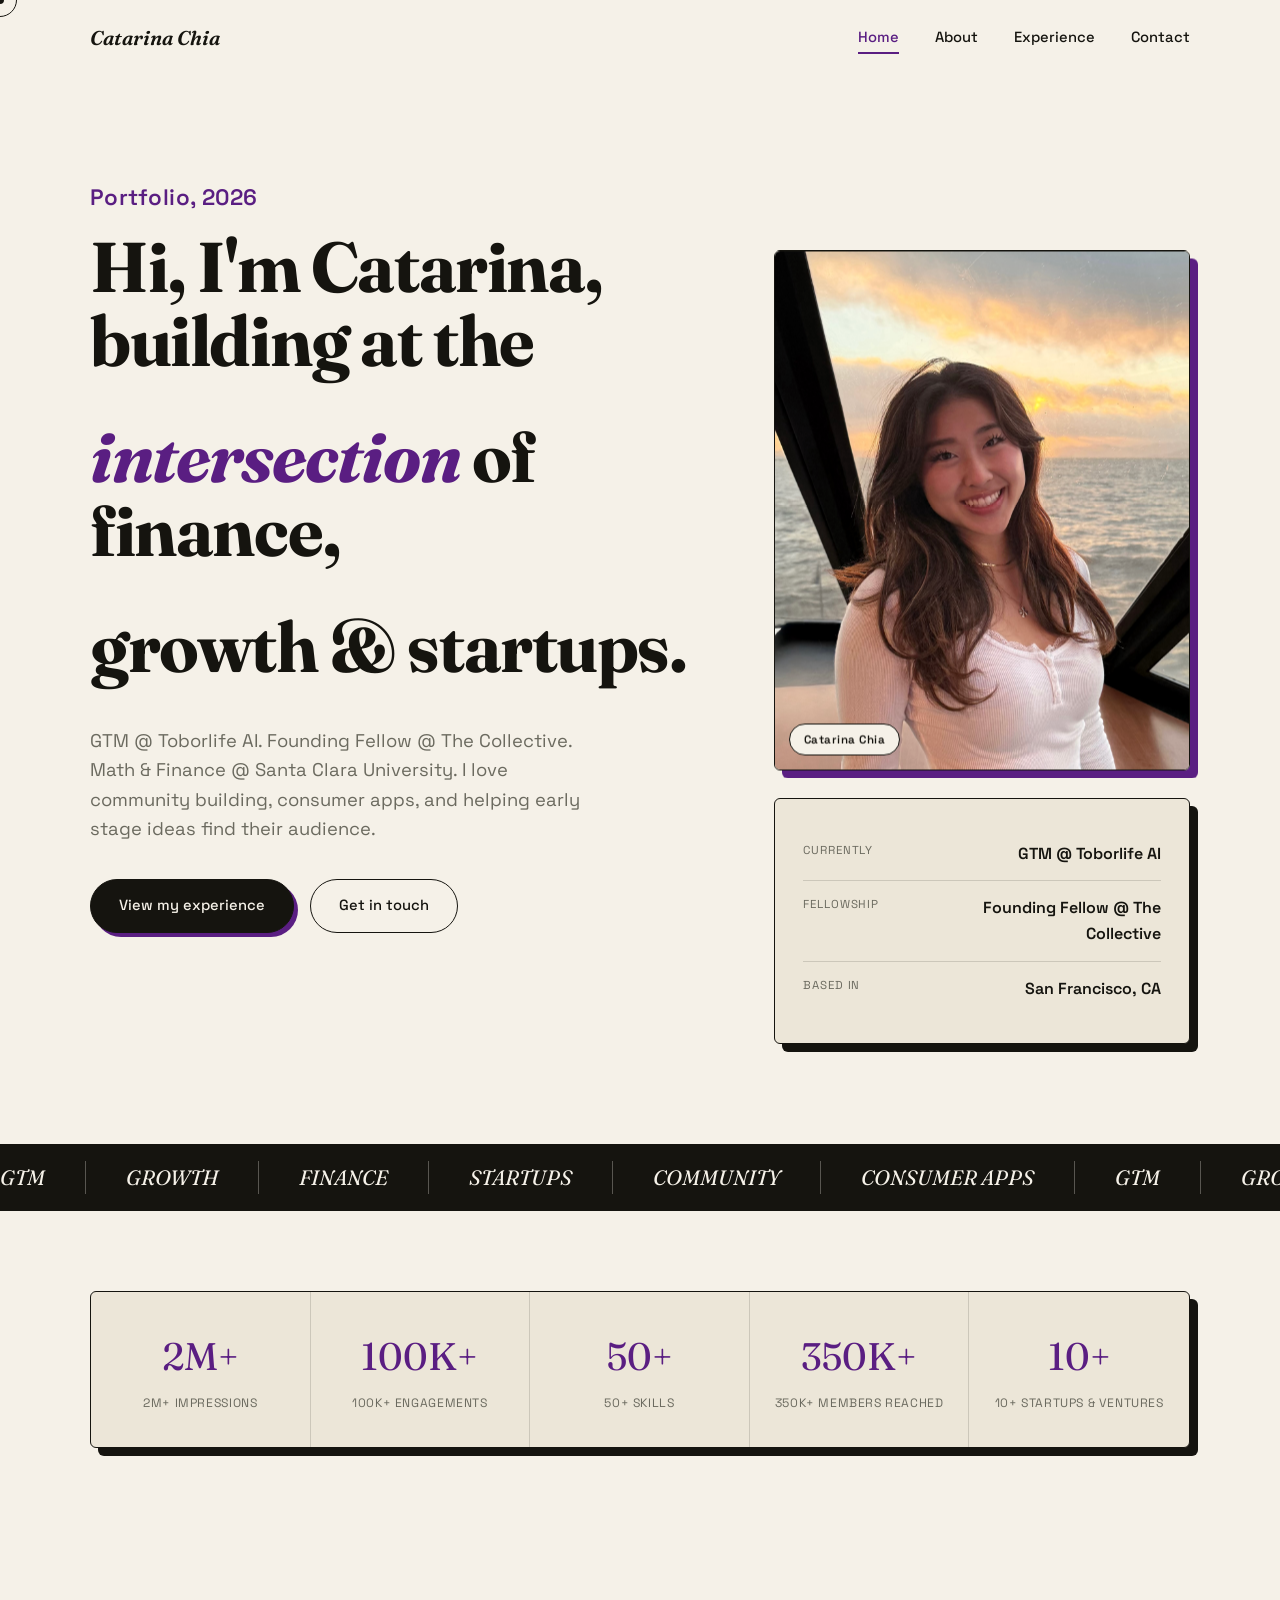
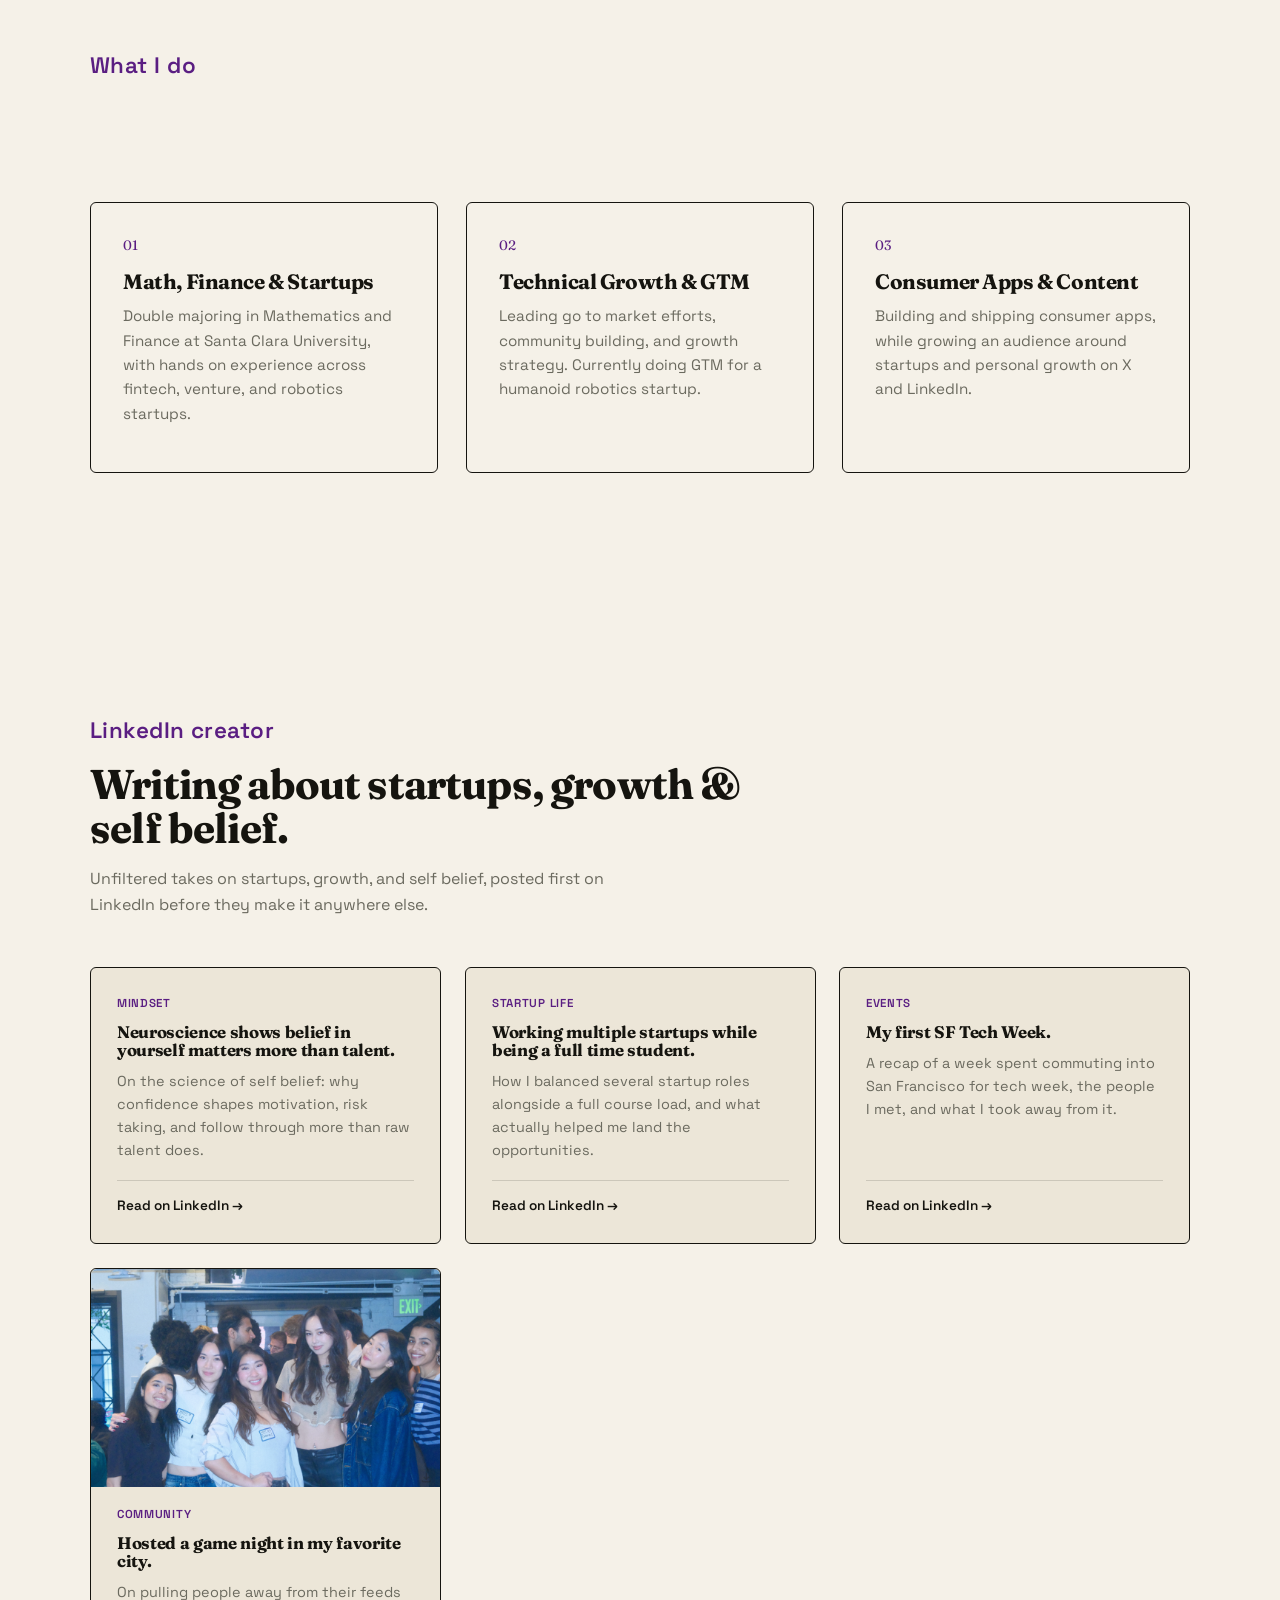
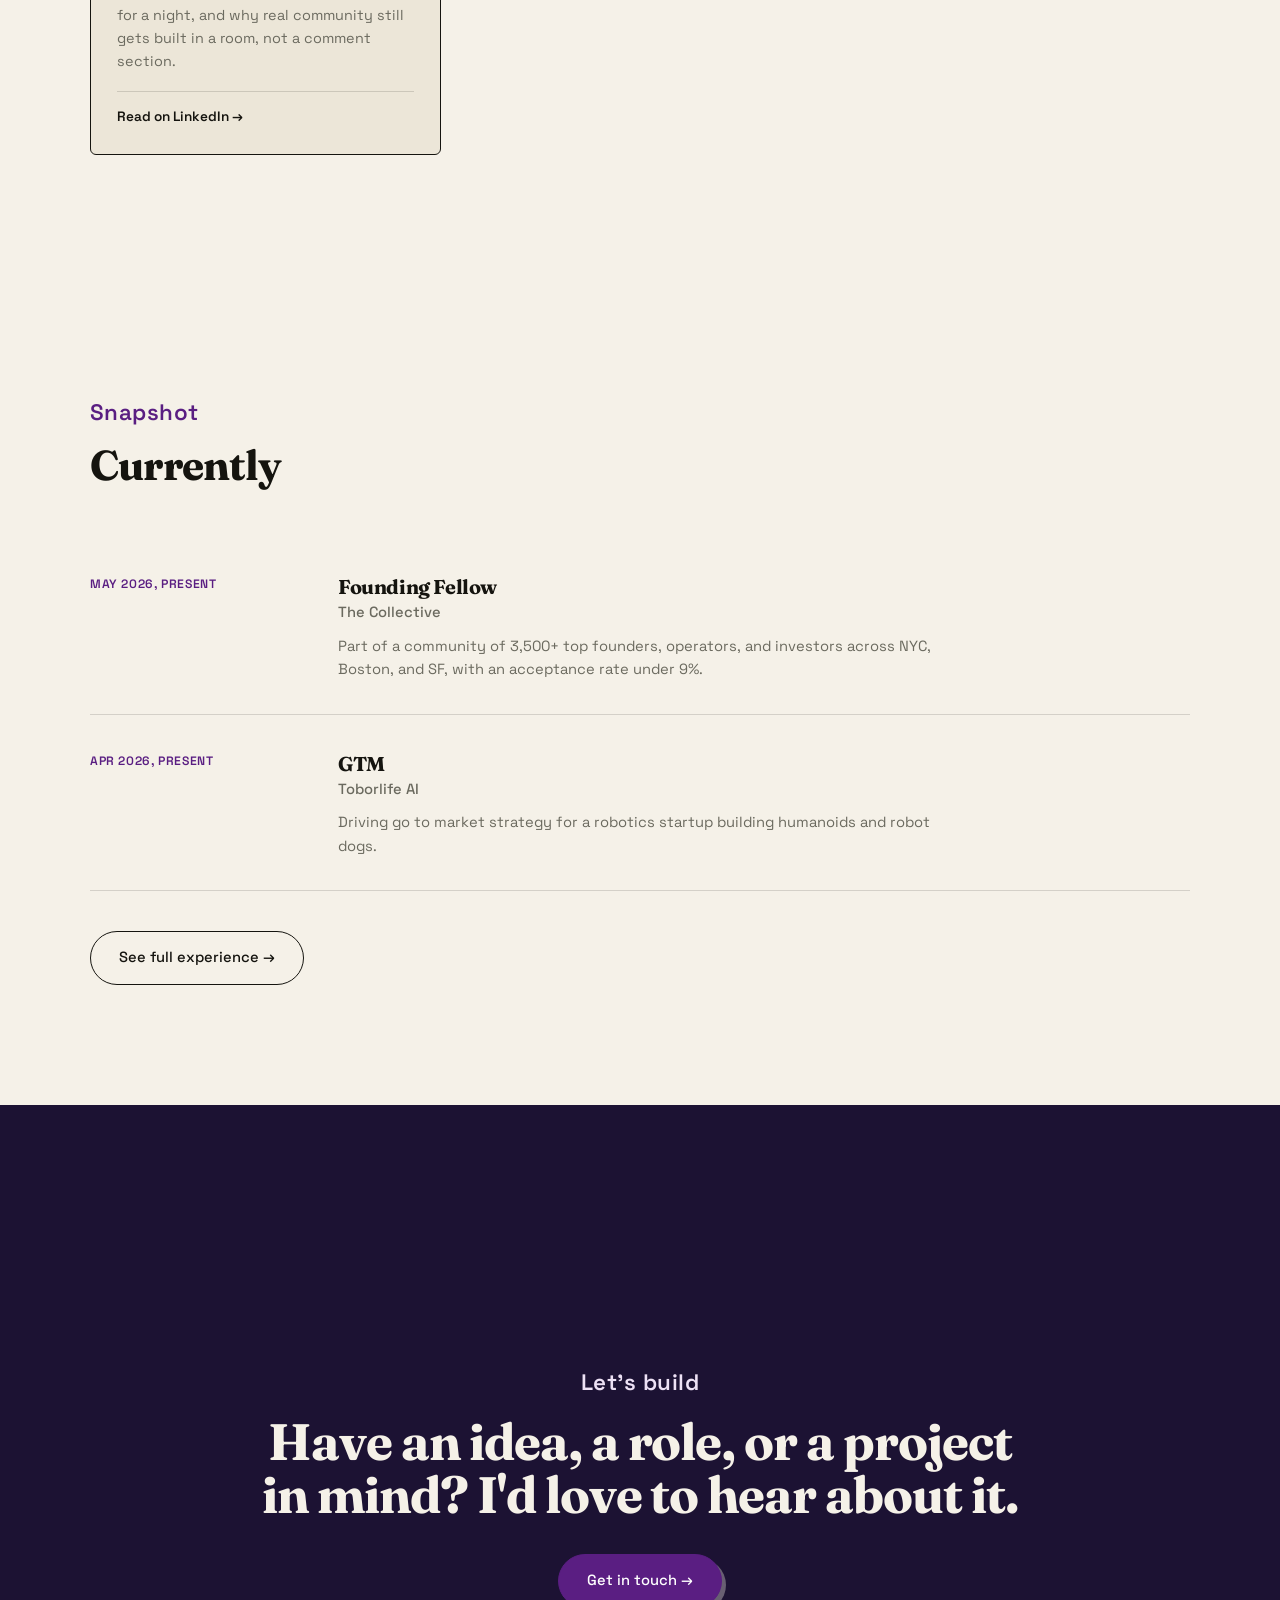
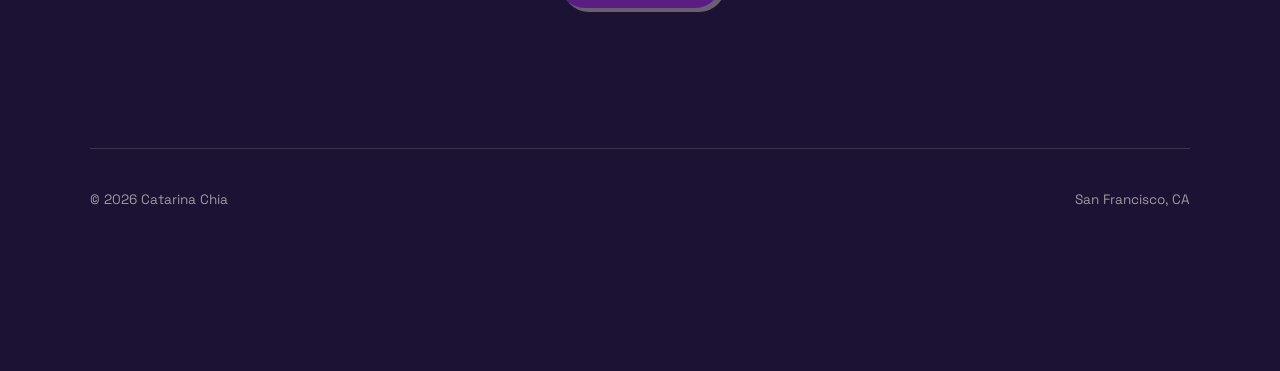
==== index.html @ 321da875 "Update skill counts and job title in index.html" ====
<!DOCTYPE html>
<html lang="en">
<head>
<meta charset="UTF-8">
<meta name="viewport" content="width=device-width, initial-scale=1.0">
<title>Catarina Chia - Portfolio</title>
<meta name="description" content="Catarina Chia. Math and Finance student, startup builder, and community growth lead.">
<link rel="preconnect" href="https://fonts.googleapis.com">
<link rel="preconnect" href="https://fonts.gstatic.com" crossorigin>
<link href="https://fonts.googleapis.com/css2?family=Fraunces:ital,opsz,wght@0,9..144,400;0,9..144,500;0,9..144,600;1,9..144,500&family=Space+Grotesk:wght@400;500;600;700&display=swap" rel="stylesheet">
<link rel="stylesheet" href="css/style.css">
</head>
<body>

<div class="cursor-dot"></div>
<div class="cursor-ring"></div>
<div class="progress-bar"></div>

<header class="site-header">
  <nav class="navbar">
    <a href="index.html" class="logo">Catarina Chia</a>
    <div class="nav-links">
      <a href="index.html">Home</a>
      <a href="about.html">About</a>
      <a href="experience.html">Experience</a>
      <a href="contact.html">Contact</a>
    </div>
    <button class="nav-toggle" aria-label="Toggle menu">
      <span></span><span></span><span></span>
    </button>
  </nav>
</header>

<main>

  <section class="hero">
    <div class="container">
      <span class="section-num reveal">Portfolio, 2026</span>
      <div class="hero-grid">
        <div>
          <h1 class="reveal-mask"><span>Hi, I'm Catarina, building at the</span></h1>
          <h1 class="reveal-mask"><span><em>intersection</em> of finance,</span></h1>
          <h1 class="reveal-mask"><span>growth &amp; startups.</span></h1>
          <p class="lead reveal d-2">GTM @ Toborlife AI. Founding Fellow @ The Collective. Math &amp; Finance @ Santa Clara University. I love community building, consumer apps, and helping early stage ideas find their audience.</p>
          <div class="hero-actions reveal d-3">
            <a href="experience.html" class="btn primary magnetic">View my experience</a>
            <a href="contact.html" class="btn ghost magnetic">Get in touch</a>
          </div>
        </div>
        <div class="reveal-scale d-2">
          <div class="hero-photo-wrap" data-parallax="0.4">
            <div class="photo-frame">
              <img src="images/catarina-profile.jpg" alt="Portrait of Catarina Chia">
              <span class="photo-tag">Catarina Chia</span>
            </div>
          </div>
          <div class="hero-card" style="margin-top:24px;">
            <div class="hc-row">
              <span class="hc-label">Currently</span>
              <span class="hc-value">GTM @ Toborlife AI</span>
            </div>
            <div class="hc-row">
              <span class="hc-label">Fellowship</span>
              <span class="hc-value">Founding Fellow @ The Collective</span>
            </div>
            <div class="hc-row">
              <span class="hc-label">Based in</span>
              <span class="hc-value">San Francisco, CA</span>
            </div>
          </div>
        </div>
      </div>
    </div>
  </section>

  <div class="marquee-strip">
    <div class="marquee-track">
      <span>GTM</span><span>GROWTH</span><span>FINANCE</span><span>STARTUPS</span><span>COMMUNITY</span><span>CONSUMER APPS</span>
      <span>GTM</span><span>GROWTH</span><span>FINANCE</span><span>STARTUPS</span><span>COMMUNITY</span><span>CONSUMER APPS</span>
    </div>
  </div>

  <section class="tight">
    <div class="container">
      <div class="stat-box">
        <div class="stat-cell reveal">
          <div class="num counter" data-target="2000000" data-suffix="+">0</div>
          <div class="label">2M+ Impressions</div>
        </div>
        <div class="stat-cell reveal d-1">
          <div class="num counter" data-target="100000" data-suffix="+">0</div>
          <div class="label">100K+ Engagements</div>
        </div>
        <div class="stat-cell reveal d-2">
          <div class="num counter" data-target="50" data-suffix="+">0</div>
          <div class="label">50+ Skills</div>
        </div>
        <div class="stat-cell reveal d-3">
          <div class="num counter" data-target="350000" data-suffix="+">0</div>
          <div class="label">350K+ Members Reached</div>
        </div>
        <div class="stat-cell reveal d-4">
          <div class="num counter" data-target="10" data-suffix="+">0</div>
          <div class="label">10+ Startups &amp; Ventures</div>
        </div>
      </div>
    </div>
  </section>

  <section>
    <div class="container">
      <span class="section-num reveal">What I do</span>
      <h2 class="reveal" style="font-size:clamp(1.8rem,3.5vw,2.6rem); max-width:700px; margin-bottom:60px;">Where curiosity meets execution.</h2>
      <div class="grid-3">
        <div class="card reveal-left">
          <span class="num-tag">01</span>
          <h3>Math, Finance &amp; Startups</h3>
          <p>Double majoring in Mathematics and Finance at Santa Clara University, with hands on experience across fintech, venture, and robotics startups.</p>
        </div>
        <div class="card reveal d-1">
          <span class="num-tag">02</span>
          <h3>Technical Growth &amp; GTM</h3>
          <p>Leading go to market efforts, community building, and growth strategy. Currently doing GTM for a humanoid robotics startup.</p>
        </div>
        <div class="card reveal-right d-2">
          <span class="num-tag">03</span>
          <h3>Consumer Apps &amp; Content</h3>
          <p>Building and shipping consumer apps, while growing an audience around startups and personal growth on X and LinkedIn.</p>
        </div>
      </div>
    </div>
  </section>

  <section>
    <div class="container">
      <span class="section-num reveal">LinkedIn creator</span>
      <h2 class="reveal" style="font-size:clamp(1.8rem,3.5vw,2.6rem); max-width:700px; margin-bottom:16px;">Writing about startups, growth &amp; self belief.</h2>
      <p class="reveal d-1" style="color:var(--ink-soft); max-width:560px; margin-bottom:50px;">Unfiltered takes on startups, growth, and self belief, posted first on LinkedIn before they make it anywhere else.</p>
      <div class="creator-grid">
        <a class="creator-card reveal-left magnetic" href="https://www.linkedin.com/posts/catarina-chia_neuroscience-shows-that-belief-in-yourself-activity-7487540230816940033-Er0C" target="_blank" rel="noopener">
          <span class="cc-topic">Mindset</span>
          <h3>Neuroscience shows belief in yourself matters more than talent.</h3>
          <p>On the science of self belief: why confidence shapes motivation, risk taking, and follow through more than raw talent does.</p>
          <span class="cc-link">Read on LinkedIn &rarr;</span>
        </a>
        <a class="creator-card reveal d-1 magnetic" href="https://www.linkedin.com/posts/catarina-chia_i-worked-at-multiple-startups-while-being-activity-7485090581833072640-s5pr" target="_blank" rel="noopener">
          <span class="cc-topic">Startup life</span>
          <h3>Working multiple startups while being a full time student.</h3>
          <p>How I balanced several startup roles alongside a full course load, and what actually helped me land the opportunities.</p>
          <span class="cc-link">Read on LinkedIn &rarr;</span>
        </a>
        <a class="creator-card reveal-right d-2 magnetic" href="https://www.linkedin.com/posts/catarina-chia_sftechweek-sf-activity-7383531957365903360-pijE" target="_blank" rel="noopener">
          <span class="cc-topic">Events</span>
          <h3>My first SF Tech Week.</h3>
          <p>A recap of a week spent commuting into San Francisco for tech week, the people I met, and what I took away from it.</p>
          <span class="cc-link">Read on LinkedIn &rarr;</span>
        </a>
        <a class="creator-card reveal d-3 magnetic" href="https://www.linkedin.com/posts/catarina-chia_hosted-a-game-night-in-my-favorite-city-and-activity-7476706688692285440-lLKs?utm_source=share&amp;utm_medium=member_desktop&amp;rcm=ACoAAEOGBrUB1nx-QK1CWKBrX_-HXOVS0tZlILI" target="_blank" rel="noopener">
   <div class="cc-photo"><img src="images/game-night-group.jpg" alt="Friends gathered for a game night in San Francisco"></div>
          <span class="cc-topic">Community</span>
          <h3>Hosted a game night in my favorite city.</h3>
          <p>On pulling people away from their feeds for a night, and why real community still gets built in a room, not a comment section.</p>
          <span class="cc-link">Read on LinkedIn &rarr;</span>
        </a>
      </div>
    </div>
  </section>

  <section>
    <div class="container">
      <span class="section-num reveal">Snapshot</span>
      <h2 class="reveal" style="font-size:clamp(1.8rem,3.5vw,2.6rem); max-width:700px; margin-bottom:50px;">Currently</h2>
      <div class="timeline-item reveal">
        <div>
          <span class="ti-date">May 2026, present</span>
        </div>
        <div>
          <h3>Founding Fellow</h3>
          <div class="ti-org">The Collective</div>
          <p class="ti-desc">Part of a community of 3,500+ top founders, operators, and investors across NYC, Boston, and SF, with an acceptance rate under 9%.</p>
        </div>
      </div>
      <div class="timeline-item reveal d-1">
        <div>
          <span class="ti-date">Apr 2026, present</span>
        </div>
        <div>
          <h3>GTM</h3>
          <div class="ti-org">Toborlife AI</div>
          <p class="ti-desc">Driving go to market strategy for a robotics startup building humanoids and robot dogs.</p>
        </div>
      </div>
      <div class="reveal d-2" style="margin-top:40px;">
        <a href="experience.html" class="btn ghost magnetic">See full experience &rarr;</a>
      </div>
    </div>
  </section>

  <section class="dark">
    <div class="container cta-band">
      <span class="section-num reveal">Let's build</span>
      <h2 class="reveal d-1">Have an idea, a role, or a project in mind? I'd love to hear about it.</h2>
      <div class="hero-actions reveal d-2">
        <a href="contact.html" class="btn on-dark primary magnetic">Get in touch &rarr;</a>
      </div>
    </div>
    <div class="container">
      <footer class="on-dark">
        <span>&copy; 2026 Catarina Chia</span>
        <span>San Francisco, CA</span>
      </footer>
    </div>
  </section>

</main>

<script src="js/script.js"></script>
</body>
</html>
---- css/style.css ----
/* ===================================================
   Catarina Chia - Portfolio Styles v3
   Editorial / flat-color / scroll-interactive system
=================================================== */

:root {
  --bg: #F5F1E8;
  --bg-alt: #ECE6D8;
  --ink: #15140F;
  --ink-soft: #6B6A5F;
  --line: #15140F;
  --accent: #5A1E82;
  --accent-soft: #EDE1F5;
  --accent-ink: #FFFFFF;
  --navy: #1C1233;
  --cream: #F5F1E8;
  --radius: 6px;
  --maxw: 1180px;
  --ease: cubic-bezier(0.16, 1, 0.3, 1);
}

* { margin: 0; padding: 0; box-sizing: border-box; }

html { scroll-behavior: smooth; }

body {
  font-family: 'Space Grotesk', -apple-system, BlinkMacSystemFont, sans-serif;
  background: var(--bg);
  color: var(--ink);
  line-height: 1.6;
  -webkit-font-smoothing: antialiased;
  overflow-x: hidden;
  cursor: default;
}

h1, h2, h3, .display {
  font-family: 'Fraunces', Georgia, serif;
  font-optical-sizing: auto;
  letter-spacing: -0.02em;
  line-height: 1.05;
}

a { text-decoration: none; color: inherit; }
ul { list-style: none; }
img { max-width: 100%; display: block; }

.container {
  max-width: var(--maxw);
  margin: 0 auto;
  padding: 0 40px;
}

/* ---------------- CURSOR ---------------- */
.cursor-dot {
  position: fixed;
  top: 0; left: 0;
  width: 8px; height: 8px;
  background: var(--ink);
  border-radius: 50%;
  pointer-events: none;
  z-index: 9999;
  transform: translate(-50%, -50%);
  transition: width 0.2s var(--ease), height 0.2s var(--ease), background 0.2s ease;
}

.cursor-ring {
  position: fixed;
  top: 0; left: 0;
  width: 34px; height: 34px;
  border: 1.5px solid var(--ink);
  border-radius: 50%;
  pointer-events: none;
  z-index: 9998;
  transform: translate(-50%, -50%);
  transition: transform 0.15s linear, width 0.25s var(--ease), height 0.25s var(--ease), border-color 0.25s ease, background 0.25s ease;
}

.cursor-ring.hover {
  width: 60px; height: 60px;
  background: var(--accent);
  border-color: var(--accent);
  opacity: 0.15;
}

.cursor-dot.hover { background: var(--accent); }

@media (max-width: 900px) {
  .cursor-dot, .cursor-ring { display: none; }
}

/* ---------------- PROGRESS BAR ---------------- */
.progress-bar {
  position: fixed;
  top: 0; left: 0;
  height: 3px;
  width: 0%;
  background: var(--accent);
  z-index: 1100;
  transition: width 0.1s linear;
}

/* ---------------- NAV ---------------- */
header.site-header {
  position: fixed;
  top: 0; left: 0; right: 0;
  z-index: 1000;
  background: rgba(245,241,232,0.85);
  backdrop-filter: blur(10px);
  border-bottom: 1px solid transparent;
  transition: border-color 0.3s ease;
}

header.site-header.scrolled { border-bottom: 1px solid var(--line); }

nav.navbar {
  max-width: var(--maxw);
  margin: 0 auto;
  padding: 22px 40px;
  display: flex;
  align-items: center;
  justify-content: space-between;
}

.logo {
  font-family: 'Fraunces', serif;
  font-weight: 600;
  font-size: 1.25rem;
  font-style: italic;
}

.nav-links {
  display: flex;
  gap: 36px;
  align-items: center;
}

.nav-links a {
  font-size: 0.92rem;
  font-weight: 500;
  position: relative;
  padding: 4px 0;
}

.nav-links a::after {
  content: '';
  position: absolute;
  left: 0; bottom: 0;
  width: 0%; height: 2px;
  background: var(--accent);
  transition: width 0.3s var(--ease);
}

.nav-links a:hover::after, .nav-links a.active::after { width: 100%; }
.nav-links a.active { color: var(--accent); }

.nav-toggle {
  display: none;
  flex-direction: column;
  gap: 5px;
  cursor: pointer;
  background: none;
  border: none;
}

.nav-toggle span {
  width: 24px; height: 2px;
  background: var(--ink);
  transition: transform 0.3s ease, opacity 0.3s ease;
}

@media (max-width: 780px) {
  .nav-toggle { display: flex; }
  .nav-links {
    position: fixed;
    top: 68px; left: 0; right: 0;
    background: var(--bg);
    flex-direction: column;
    align-items: flex-start;
    gap: 0;
    max-height: 0;
    overflow: hidden;
    border-bottom: 1px solid transparent;
    transition: max-height 0.35s var(--ease), border-color 0.35s ease;
  }
  .nav-links.open {
    max-height: 300px;
    border-bottom: 1px solid var(--line);
  }
  .nav-links a {
    width: 100%;
    padding: 16px 40px;
    border-top: 1px solid var(--bg-alt);
  }
}

/* ---------------- BUTTONS ---------------- */
.btn {
  display: inline-flex;
  align-items: center;
  gap: 8px;
  padding: 14px 28px;
  border: 1.5px solid var(--ink);
  border-radius: 100px;
  font-weight: 500;
  font-size: 0.92rem;
  background: transparent;
  position: relative;
  overflow: hidden;
  transition: transform 0.3s var(--ease), color 0.3s ease, box-shadow 0.3s ease;
}

.btn.primary {
  background: var(--ink);
  color: var(--bg);
  box-shadow: 4px 4px 0 var(--accent);
}

.btn.primary:hover { transform: translate(-2px,-2px); box-shadow: 6px 6px 0 var(--accent); }

.btn.ghost:hover { background: var(--ink); color: var(--bg); }

.btn.on-dark {
  border-color: var(--bg);
  color: var(--bg);
}
.btn.on-dark.primary {
  background: var(--accent);
  border-color: var(--accent);
  color: #fff;
  box-shadow: 4px 4px 0 rgba(245,241,232,0.35);
}
.btn.on-dark.primary:hover { box-shadow: 6px 6px 0 rgba(245,241,232,0.35); }

.magnetic { will-change: transform; }

/* ---------------- SECTION LABELS ---------------- */
.section-num {
  font-family: 'Space Grotesk', sans-serif;
  font-size: 1.4rem;
  color: var(--accent);
  font-weight: 600;
  letter-spacing: 0.02em;
   display: inline-block;
  margin-bottom: 14px;
}

.eyebrow {
  text-transform: uppercase;
  font-size: 0.78rem;
  letter-spacing: 0.12em;
  color: var(--ink-soft);
  font-weight: 500;
}

section { position: relative; padding: 120px 0; }
section.tight { padding: 80px 0; }

/* ---------------- HERO ---------------- */
.hero {
  padding: 180px 0 100px;
  position: relative;
}

.hero-grid {
  display: grid;
  grid-template-columns: 1.5fr 1fr;
  gap: 60px;
  align-items: start;
}

.hero h1 {
  font-size: clamp(2.6rem, 5.5vw, 4.6rem);
  margin-bottom: 28px;
}

.hero h1 em {
  font-style: italic;
  color: var(--accent);
}

.hero p.lead {
  font-size: 1.15rem;
  color: var(--ink-soft);
  max-width: 520px;
  margin-bottom: 36px;
}

.hero-actions { display: flex; gap: 16px; flex-wrap: wrap; }

.hero-card {
  background: var(--bg-alt);
  border: 1.5px solid var(--ink);
  border-radius: var(--radius);
  padding: 28px;
  box-shadow: 8px 8px 0 var(--ink);
}

.hero-card .hc-row {
  display: flex;
  justify-content: space-between;
  padding: 14px 0;
  border-bottom: 1px solid rgba(21,20,15,0.15);
}
.hero-card .hc-row:last-child { border-bottom: none; }
.hero-card .hc-label { font-size: 0.72rem; text-transform: uppercase; letter-spacing: 0.08em; color: var(--ink-soft); }
.hero-card .hc-value { font-weight: 600; text-align: right; max-width: 60%; }

.hero-photo-wrap {
  margin-top: 24px;
  position: relative;
}

.photo-frame {
  position: relative;
  border: 1.5px solid var(--ink);
  border-radius: var(--radius);
  overflow: hidden;
  box-shadow: 8px 8px 0 var(--accent);
  aspect-ratio: 4/5;
}

.photo-frame img {
  width: 100%; height: 100%;
  object-fit: cover;
  object-position: center 20%;
  filter: grayscale(0.08) contrast(1.03);
  transform: scale(1.02);
  transition: transform 0.6s var(--ease);
}

.photo-frame:hover img { transform: scale(1.07); }

.photo-tag {
  position: absolute;
  bottom: 14px; left: 14px;
  background: var(--bg);
  border: 1.5px solid var(--ink);
  padding: 6px 14px;
  border-radius: 100px;
  font-size: 0.72rem;
  font-weight: 600;
  letter-spacing: 0.04em;
}

/* ---------------- MARQUEE ---------------- */
.marquee-strip {
  border-top: 1.5px solid var(--ink);
  border-bottom: 1.5px solid var(--ink);
  background: var(--ink);
  color: var(--bg);
  overflow: hidden;
  padding: 16px 0;
}

.marquee-track {
  display: flex;
  width: max-content;
  animation: marquee 26s linear infinite;
  gap: 40px;
}

.marquee-track span {
  font-family: 'Fraunces', serif;
  font-style: italic;
  font-size: 1.3rem;
  white-space: nowrap;
  padding-right: 40px;
  border-right: 1px solid rgba(245,241,232,0.3);
}

@keyframes marquee {
  from { transform: translateX(0); }
  to { transform: translateX(-50%); }
}

/* ---------------- STAT BOX (unified) ---------------- */
.stat-box {
  border: 1.5px solid var(--ink);
  border-radius: var(--radius);
  display: grid;
  grid-template-columns: repeat(5, 1fr);
  overflow: hidden;
  background: var(--bg-alt);
  box-shadow: 8px 8px 0 var(--ink);
}

.stat-cell {
  padding: 34px 20px;
  text-align: center;
  border-right: 1px solid rgba(21,20,15,0.15);
}
.stat-cell:last-child { border-right: none; }

.stat-cell .num {
  font-family: 'Fraunces', serif;
  font-size: clamp(1.8rem, 3vw, 2.6rem);
  color: var(--accent);
  margin-bottom: 6px;
}

.stat-cell .label {
  font-size: 0.76rem;
  text-transform: uppercase;
  letter-spacing: 0.05em;
  color: var(--ink-soft);
}

@media (max-width: 900px) {
  .stat-box { grid-template-columns: repeat(2, 1fr); }
  .stat-cell { border-right: 1px solid rgba(21,20,15,0.15); border-bottom: 1px solid rgba(21,20,15,0.15); }
  .stat-cell:nth-child(2n) { border-right: none; }
}

/* ---------------- CARDS / GRID ---------------- */
.grid-3 { display: grid; grid-template-columns: repeat(3, 1fr); gap: 28px; }
.grid-2 { display: grid; grid-template-columns: repeat(2, 1fr); gap: 28px; }

.card {
  border: 1.5px solid var(--ink);
  border-radius: var(--radius);
  padding: 32px;
  background: var(--bg);
  transition: transform 0.3s var(--ease), box-shadow 0.3s var(--ease);
  box-shadow: 0 0 0 var(--ink);
}

.card:hover {
  transform: translate(-4px, -4px);
  box-shadow: 6px 6px 0 var(--ink);
}

.card .num-tag {
  font-family: 'Fraunces', serif;
  font-size: 0.85rem;
  color: var(--accent);
  margin-bottom: 14px;
  display: block;
}

.card h3 { font-size: 1.3rem; margin-bottom: 12px; }
.card p { color: var(--ink-soft); font-size: 0.95rem; margin-bottom: 14px; }

.tag-row { display: flex; flex-wrap: wrap; gap: 8px; }
.tag {
  font-size: 0.72rem;
  padding: 5px 12px;
  border: 1px solid var(--ink);
  border-radius: 100px;
  color: var(--ink);
}

/* ---------------- FOCUS ROW (numbered list) ---------------- */
.focus-row {
  display: flex;
  align-items: baseline;
  gap: 24px;
  padding: 24px 0;
  border-bottom: 1px solid rgba(21,20,15,0.15);
}
.focus-row:first-child { border-top: 1px solid rgba(21,20,15,0.15); }
.focus-row .fr-index { font-family: 'Fraunces', serif; color: var(--accent); font-size: 1.1rem; width: 32px; flex-shrink: 0; }
.focus-row .fr-photo { width: 44px; height: 44px; border-radius: 50%; overflow: hidden; flex-shrink: 0; align-self: center; border: 1.5px solid var(--ink); }
.focus-row .fr-photo img { width: 100%; height: 100%; object-fit: cover; }
.focus-row h3 { font-size: 1.15rem; margin-bottom: 4px; }
.focus-row p { color: var(--ink-soft); font-size: 0.92rem; max-width: 640px; }

/* ---------------- TIMELINE ---------------- */
.timeline-item {
  display: grid;
  grid-template-columns: 220px 1fr;
  gap: 28px;
  padding: 32px 0;
  border-bottom: 1px solid rgba(21,20,15,0.15);
}
.timeline-item:first-child { border-top: 1px solid rgba(21,20,15,0.15); }

.timeline-item .ti-date {
  font-size: 0.76rem;
  text-transform: uppercase;
  letter-spacing: 0.05em;
  color: var(--accent);
  font-weight: 600;
}

.timeline-item h3 { font-size: 1.25rem; margin: 6px 0 4px; }
.timeline-item .ti-org { font-size: 0.92rem; color: var(--ink-soft); margin-bottom: 10px; font-weight: 500; }
.timeline-item p.ti-desc { color: var(--ink-soft); font-size: 0.92rem; max-width: 620px; }

@media (max-width: 700px) {
  .timeline-item { grid-template-columns: 1fr; gap: 8px; }
}

/* ---------------- CREATOR / POSTS ---------------- */
.creator-grid { display: grid; grid-template-columns: repeat(3, 1fr); gap: 24px; }
.creator-card {
  border: 1.5px solid var(--ink);
  border-radius: var(--radius);
  padding: 26px;
  background: var(--bg-alt);
  display: flex;
  flex-direction: column;
  height: 100%;
  transition: transform 0.3s var(--ease), box-shadow 0.3s var(--ease);
}
.creator-card:hover { transform: translate(-4px,-4px); box-shadow: 6px 6px 0 var(--ink); }
.creator-card .cc-topic {
  font-size: 0.72rem;
  text-transform: uppercase;
  letter-spacing: 0.06em;
  color: var(--accent);
  font-weight: 600;
  margin-bottom: 12px;
}
.creator-card h3 { font-size: 1.05rem; margin-bottom: 10px; }
.creator-card p { color: var(--ink-soft); font-size: 0.9rem; margin-bottom: 18px; flex-grow: 1; }
.creator-card .cc-link { font-size: 0.85rem; font-weight: 600; border-top: 1px solid rgba(21,20,15,0.15); padding-top: 14px; }
.creator-card .cc-photo { margin: -26px -26px 18px; border-radius: 6px 6px 0 0; overflow: hidden; aspect-ratio: 16/10; }
.creator-card .cc-photo img { width: 100%; height: 100%; object-fit: cover; transition: transform 0.4s var(--ease); }
.creator-card:hover .cc-photo img { transform: scale(1.05); }

/* ---------------- LIST STYLES (certs / honors) ---------------- */
.info-list li {
  display: flex;
  justify-content: space-between;
  gap: 20px;
  padding: 16px 0;
  border-bottom: 1px solid rgba(21,20,15,0.15);
  font-size: 0.94rem;
}
.info-list li:first-child { border-top: 1px solid rgba(21,20,15,0.15); }
.info-list .il-name { font-weight: 600; }
.info-list .il-meta { color: var(--ink-soft); text-align: right; font-size: 0.85rem; flex-shrink: 0; }

/* ---------------- DARK CTA BAND ---------------- */
.dark {
  background: var(--navy);
  color: var(--bg);
}
.dark .section-num { color: var(--accent-soft); }
.dark .eyebrow { color: rgba(245,241,232,0.6); }

.cta-band { text-align: center; padding: 140px 0; }
.cta-band h2 { font-size: clamp(2rem, 4.5vw, 3.2rem); margin-bottom: 32px; max-width: 780px; margin-left: auto; margin-right: auto; }
.cta-band .hero-actions { justify-content: center; }

/* ---------------- FOOTER ---------------- */
footer {
  padding: 40px 0;
  border-top: 1px solid var(--line);
  display: flex;
  justify-content: space-between;
  align-items: center;
  font-size: 0.85rem;
  color: var(--ink-soft);
}
footer.on-dark { border-top: 1px solid rgba(245,241,232,0.15); color: rgba(245,241,232,0.6); }

/* ---------------- SCROLL REVEAL SYSTEM ---------------- */
.reveal, .reveal-left, .reveal-right, .reveal-scale, .reveal-rotate {
  opacity: 0;
  transition: opacity 0.8s var(--ease), transform 0.8s var(--ease);
}
.reveal { transform: translateY(36px); }
.reveal-left { transform: translateX(-40px); }
.reveal-right { transform: translateX(40px); }
.reveal-scale { transform: scale(0.92); }
.reveal-rotate { transform: rotate(-4deg) translateY(20px); }

.reveal.in-view, .reveal-left.in-view, .reveal-right.in-view, .reveal-scale.in-view, .reveal-rotate.in-view {
  opacity: 1;
  transform: none;
}

.d-1 { transition-delay: 0.05s; }
.d-2 { transition-delay: 0.15s; }
.d-3 { transition-delay: 0.25s; }
.d-4 { transition-delay: 0.35s; }
.d-5 { transition-delay: 0.45s; }

.reveal-mask { overflow: hidden; display: block; padding-bottom: 0.2em; margin-bottom: -0.2em; }
.reveal-mask span {
  display: inline-block;
  transform: translateY(110%);
  transition: transform 0.9s var(--ease);
}
.reveal-mask.in-view span { transform: translateY(0); }

[data-parallax] { will-change: transform; }

/* ---------------- COUNTER ---------------- */
.counter { font-variant-numeric: tabular-nums; }

/* ---------------- RESPONSIVE ---------------- */
@media (max-width: 900px) {
  .hero-grid { grid-template-columns: 1fr; }
  .grid-3, .grid-2, .creator-grid { grid-template-columns: 1fr; }
  section { padding: 80px 0; }
  .hero { padding: 140px 0 60px; }
  .container { padding: 0 24px; }
  .cta-band { padding: 90px 0; }
}
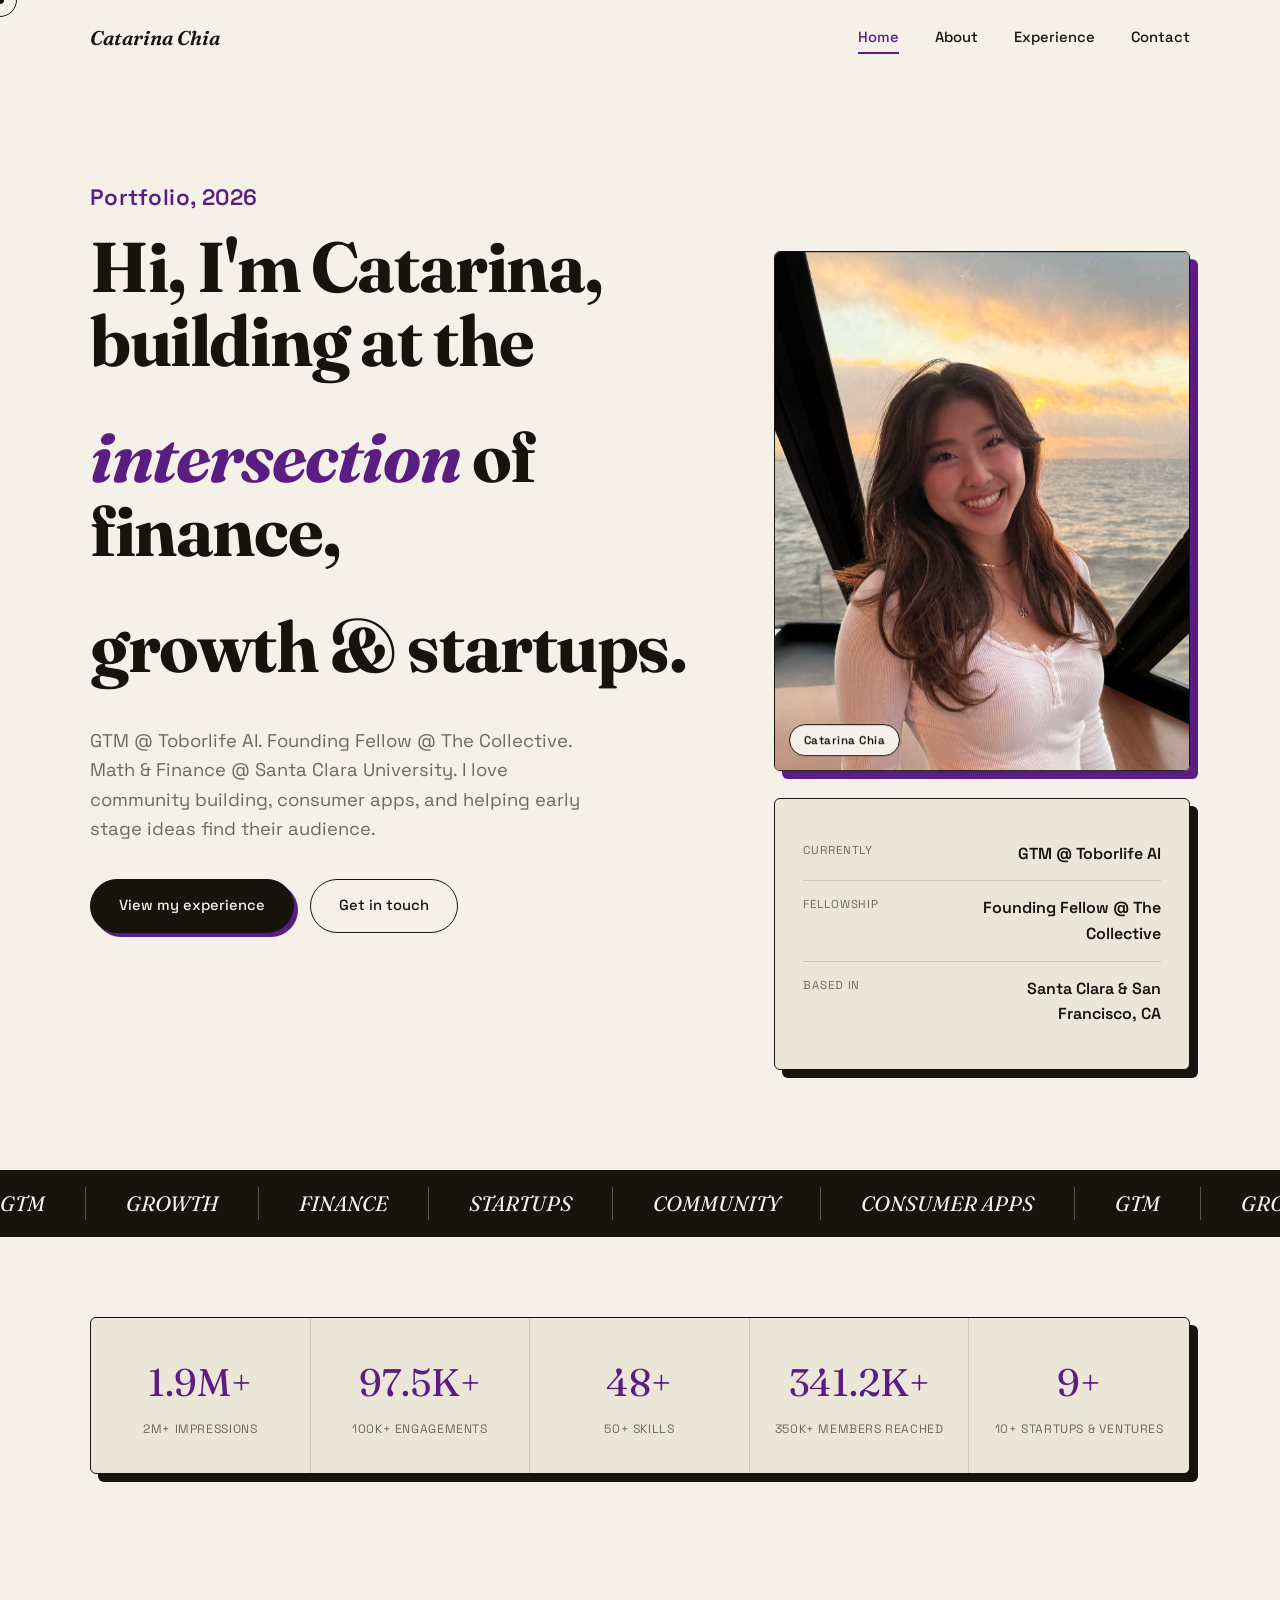
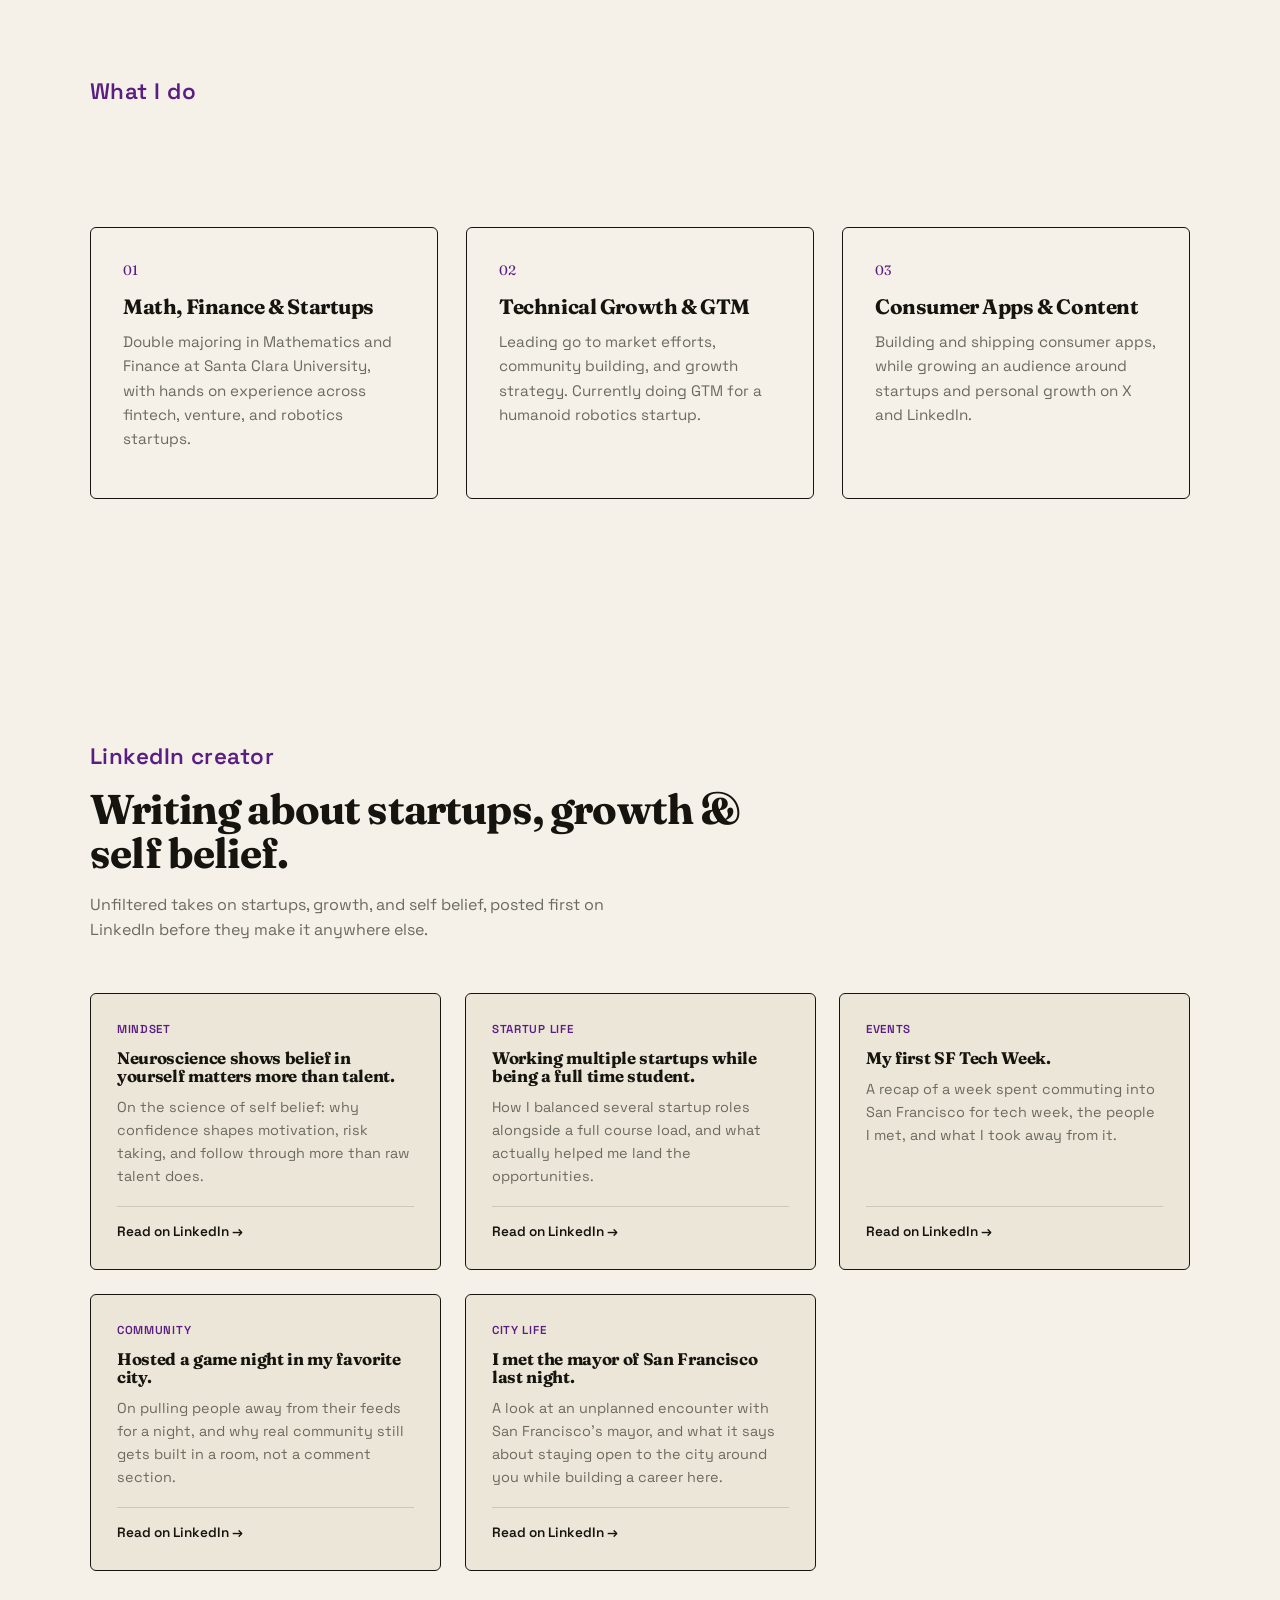
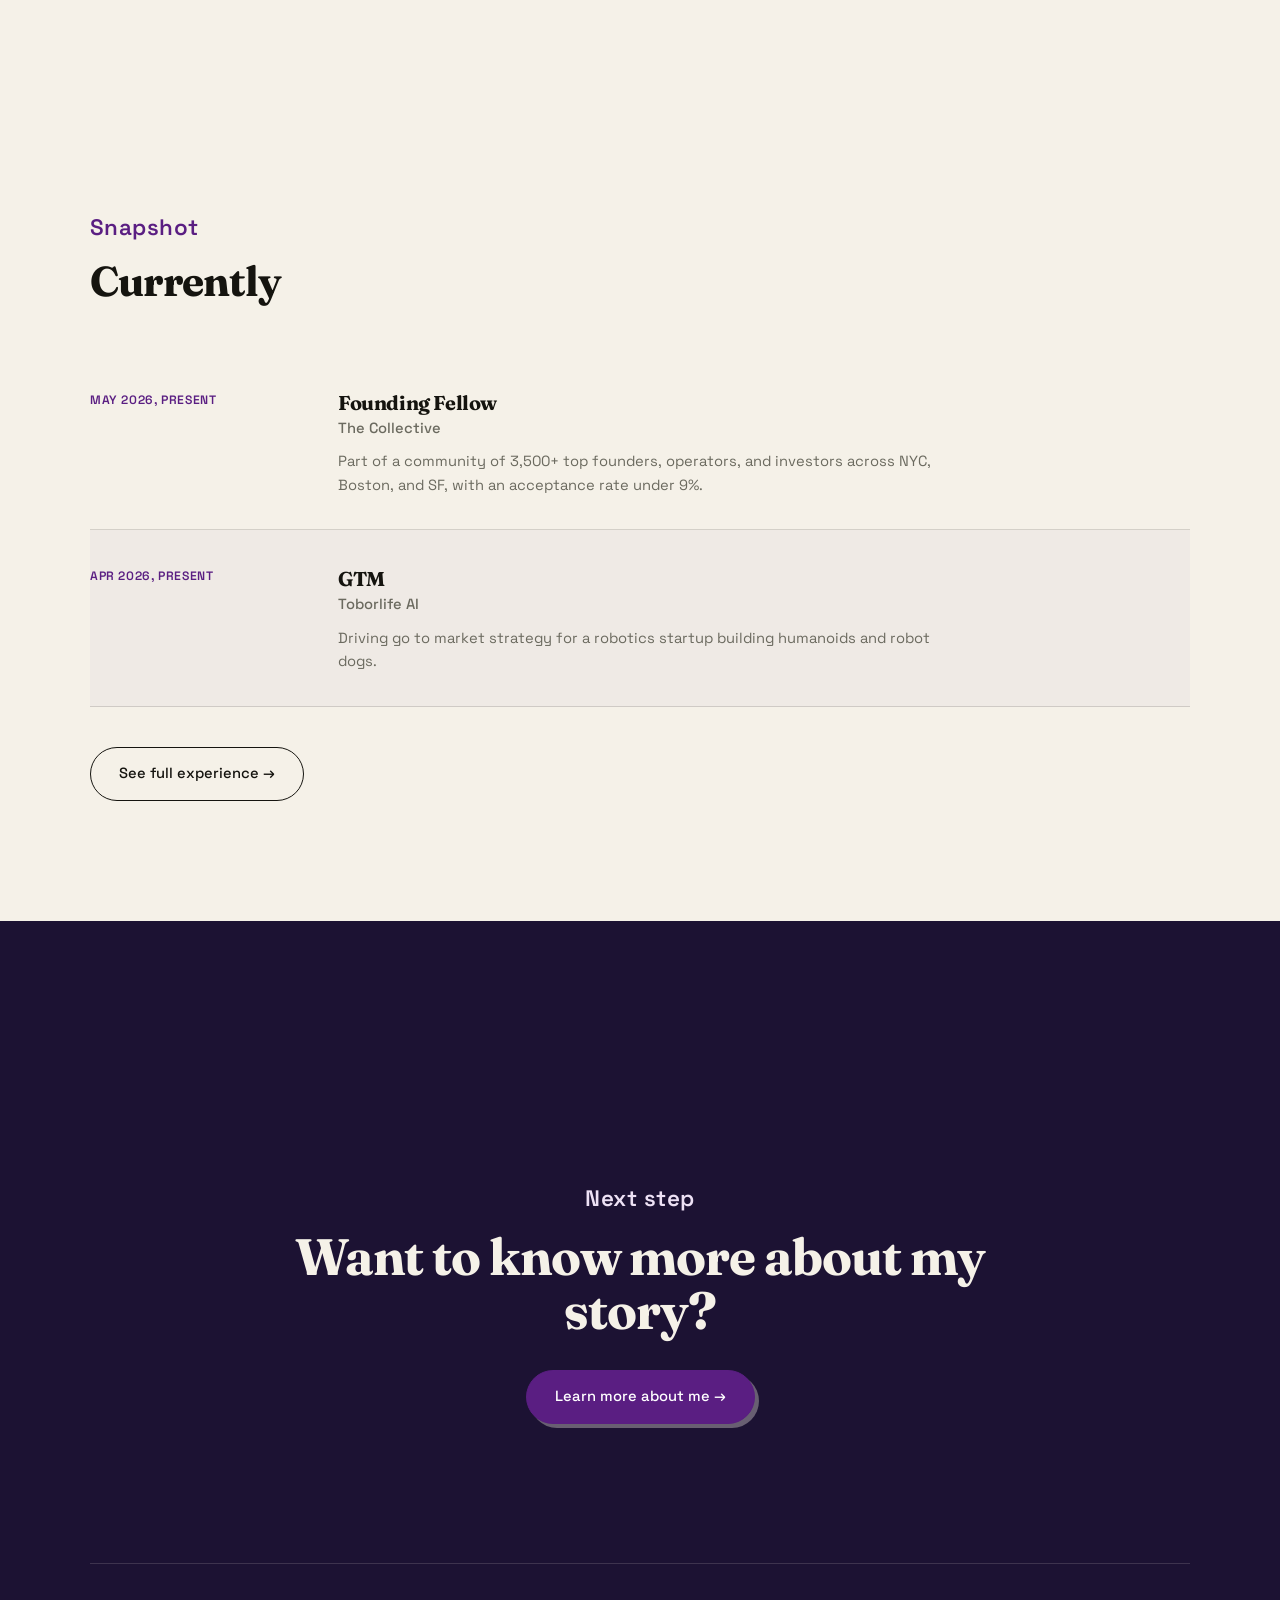
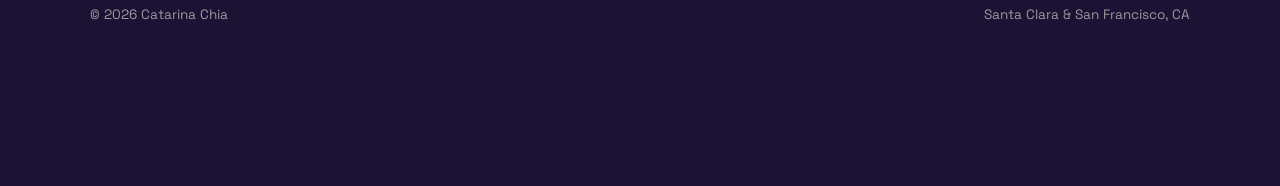
==== commit df79d0a9: "Update homepage CTA, location, and LinkedIn posts" ====
--- a/index.html
+++ b/index.html
@@ -65,7 +65,7 @@
             </div>
             <div class="hc-row">
               <span class="hc-label">Based in</span>
-              <span class="hc-value">San Francisco, CA</span>
+              <span class="hc-value">Santa Clara &amp; San Francisco, CA</span>
             </div>
           </div>
         </div>
@@ -156,12 +156,12 @@
           <span class="cc-link">Read on LinkedIn &rarr;</span>
         </a>
         <a class="creator-card reveal d-3 magnetic" href="https://www.linkedin.com/posts/catarina-chia_hosted-a-game-night-in-my-favorite-city-and-activity-7476706688692285440-lLKs?utm_source=share&amp;utm_medium=member_desktop&amp;rcm=ACoAAEOGBrUB1nx-QK1CWKBrX_-HXOVS0tZlILI" target="_blank" rel="noopener">
-   <div class="cc-photo"><img src="images/game-night-group.jpg" alt="Friends gathered for a game night in San Francisco"></div>
+   
           <span class="cc-topic">Community</span>
           <h3>Hosted a game night in my favorite city.</h3>
           <p>On pulling people away from their feeds for a night, and why real community still gets built in a room, not a comment section.</p>
           <span class="cc-link">Read on LinkedIn &rarr;</span>
-        </a>
+        </a><a class="creator-card reveal magnetic" href="https://www.linkedin.com/posts/catarina-chia_i-met-the-mayor-of-san-francisco-last-night-activity-7432839578719383552-Hgic?utm_source=share&amp;utm_medium=member_desktop&amp;rcm=ACoAAEOGBrUB1nx-QK1CWKBrX_-HXOVS0tZlILI" target="_blank" rel="noopener"><span class="cc-topic">City life</span><h3>I met the mayor of San Francisco last night.</h3><p>A look at an unplanned encounter with San Francisco's mayor, and what it says about staying open to the city around you while building a career here.</p><span class="cc-link">Read on LinkedIn &rarr;</span></a>
       </div>
     </div>
   </section>
@@ -198,16 +198,16 @@
 
   <section class="dark">
     <div class="container cta-band">
-      <span class="section-num reveal">Let's build</span>
-      <h2 class="reveal d-1">Have an idea, a role, or a project in mind? I'd love to hear about it.</h2>
+      <span class="section-num reveal">Next step</span>
+      <h2 class="reveal d-1">Want to know more about my story?</h2>
       <div class="hero-actions reveal d-2">
-        <a href="contact.html" class="btn on-dark primary magnetic">Get in touch &rarr;</a>
+        <a href="about.html" class="btn on-dark primary magnetic">Learn more about me &rarr;</a>
       </div>
     </div>
     <div class="container">
       <footer class="on-dark">
         <span>&copy; 2026 Catarina Chia</span>
-        <span>San Francisco, CA</span>
+        <span>Santa Clara &amp; San Francisco, CA</span>
       </footer>
     </div>
   </section>
--- a/css/style.css
+++ b/css/style.css
@@ -485,6 +485,9 @@
 .timeline-item h3 { font-size: 1.25rem; margin: 6px 0 4px; }
 .timeline-item .ti-org { font-size: 0.92rem; color: var(--ink-soft); margin-bottom: 10px; font-weight: 500; }
 .timeline-item p.ti-desc { color: var(--ink-soft); font-size: 0.92rem; max-width: 620px; }
+.timeline-item { transition: background 0.3s ease; }
+.timeline-item:nth-child(even) { background: rgba(90,30,130,0.035); }
+.timeline-item:hover { background: var(--bg-alt); }
 
 @media (max-width: 700px) {
   .timeline-item { grid-template-columns: 1fr; gap: 8px; }
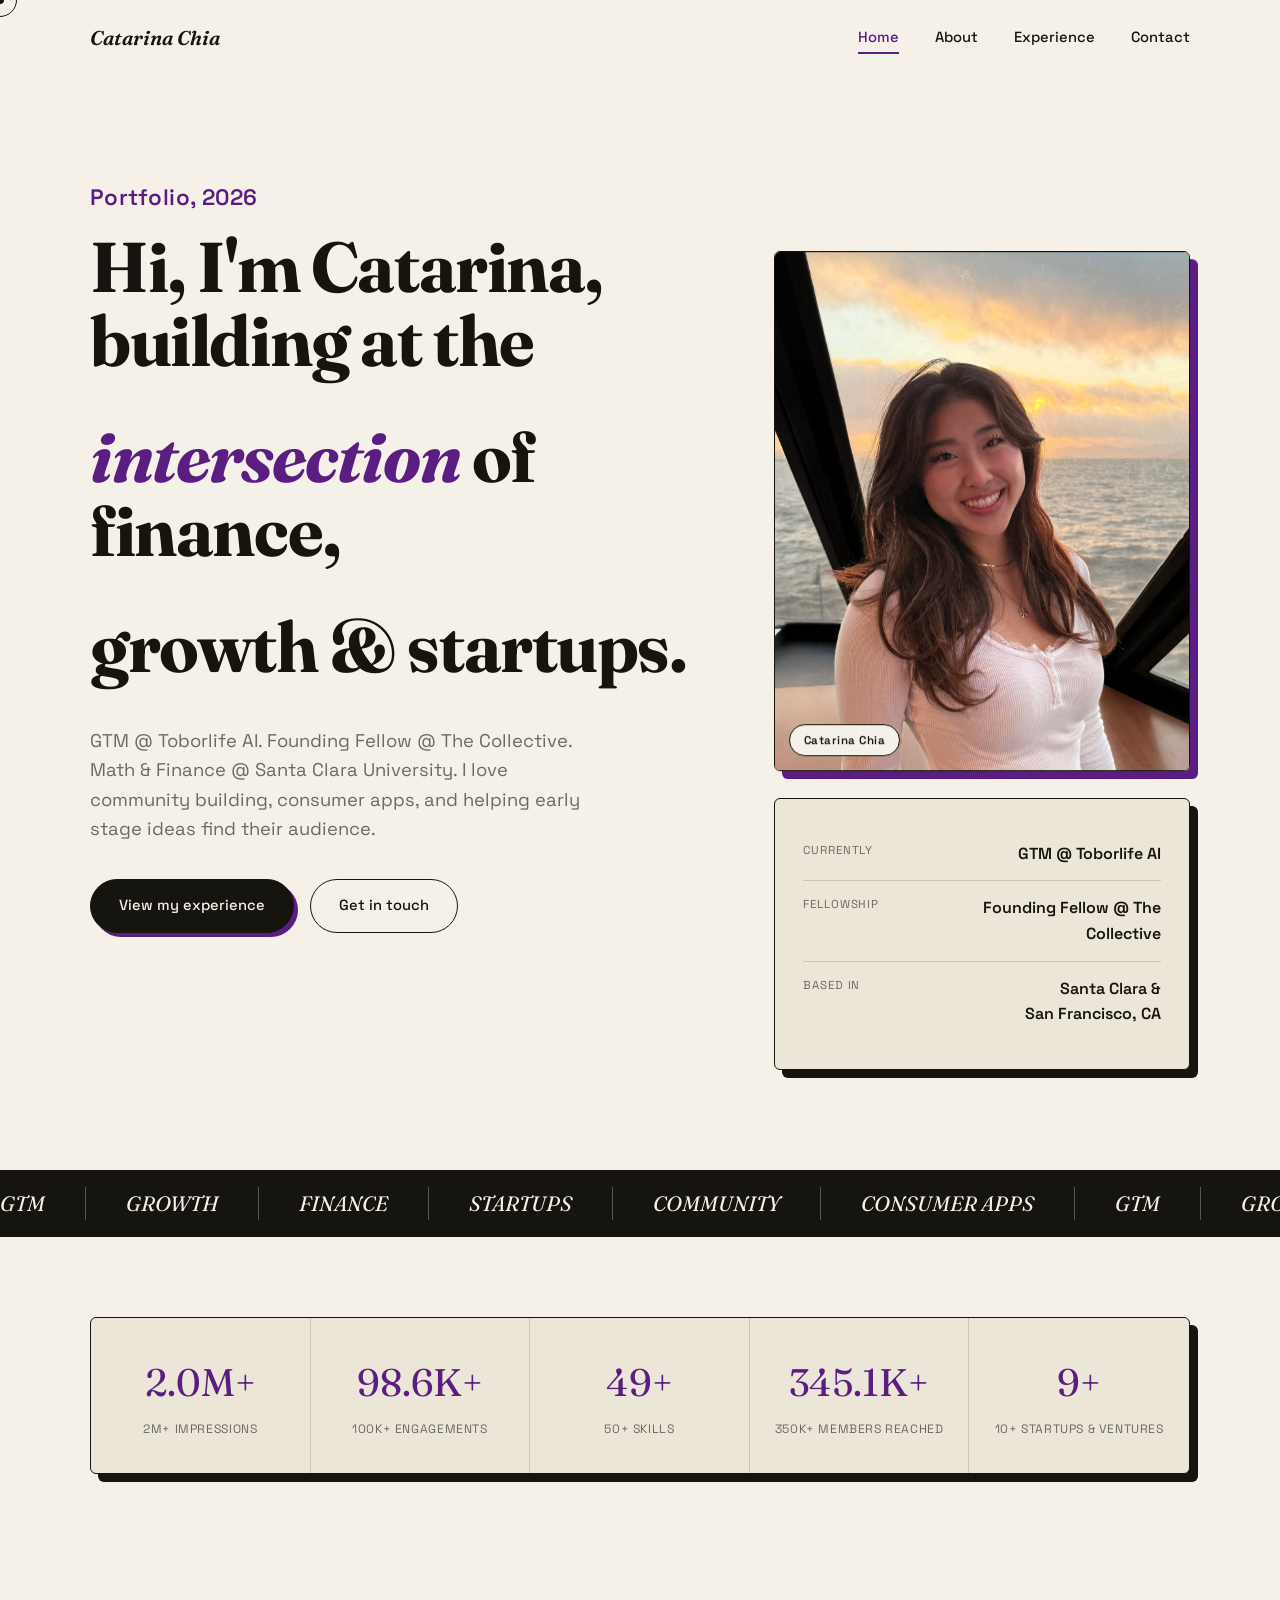
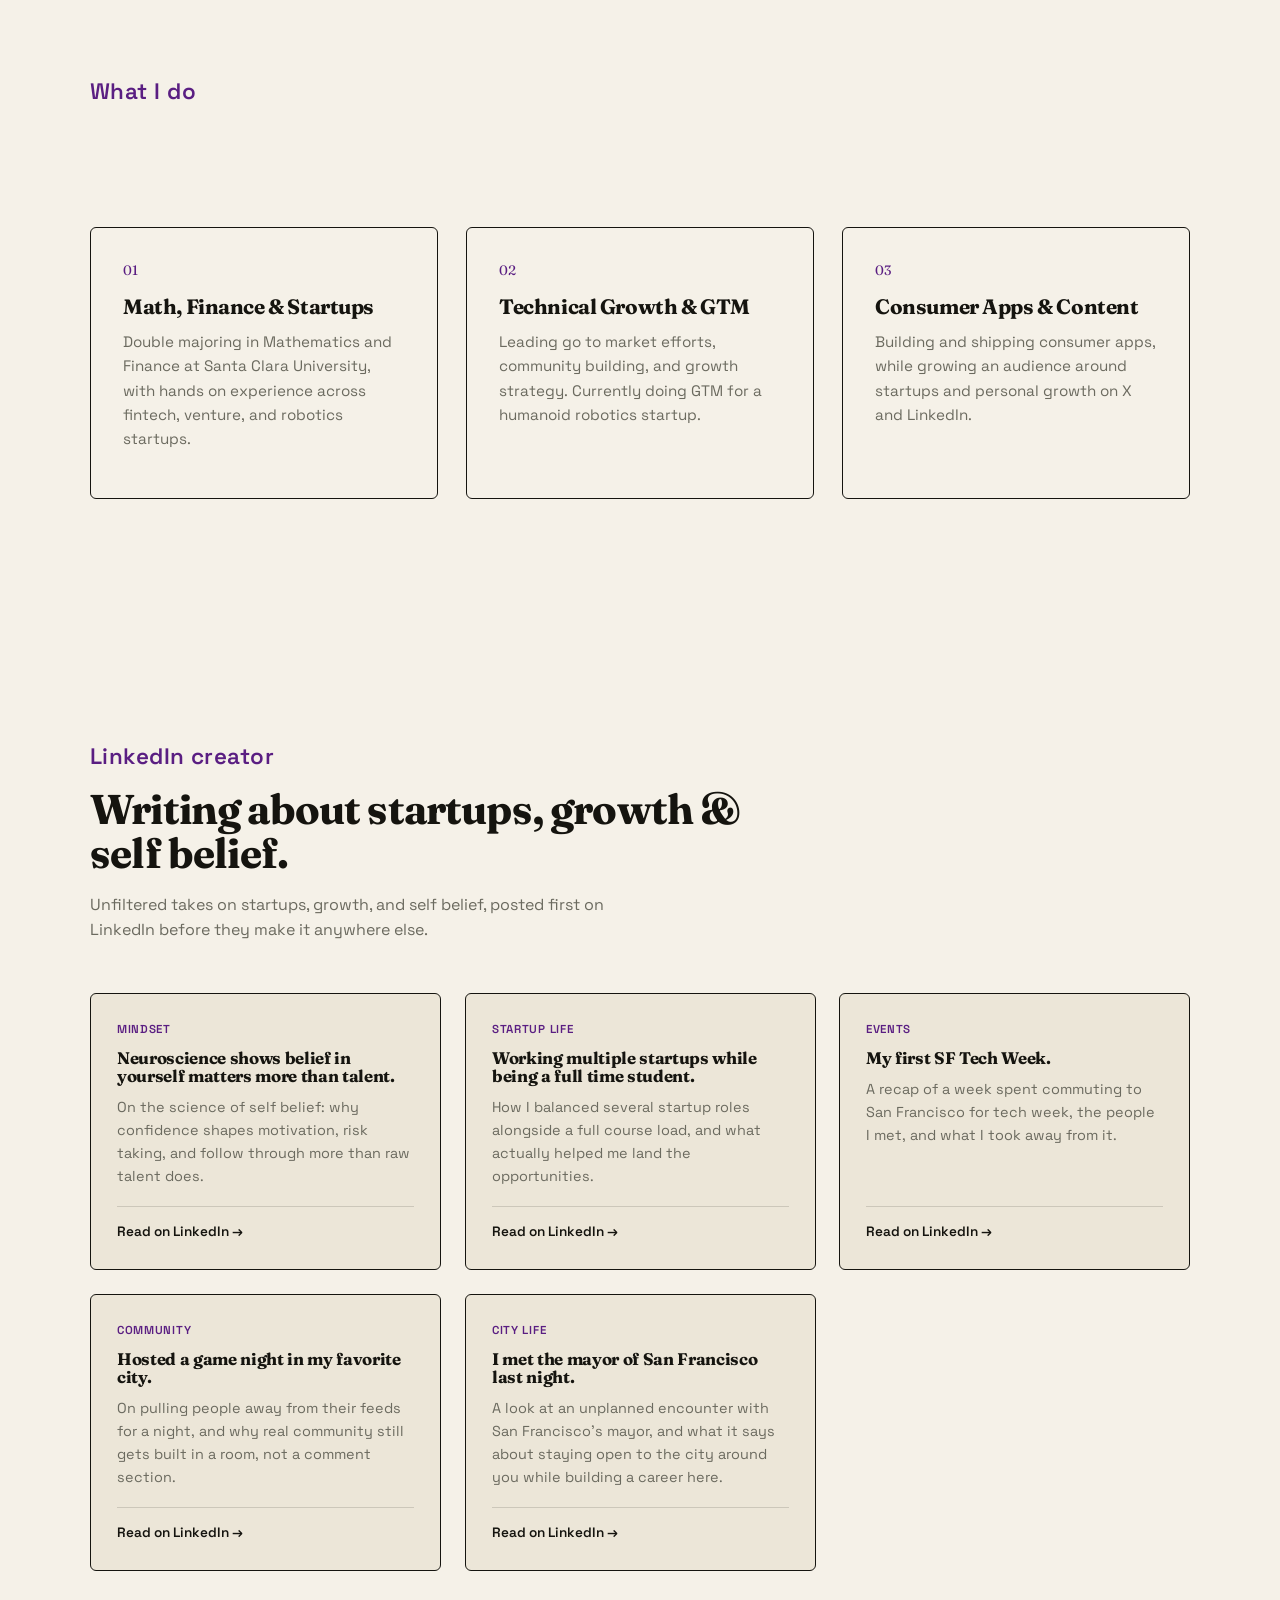
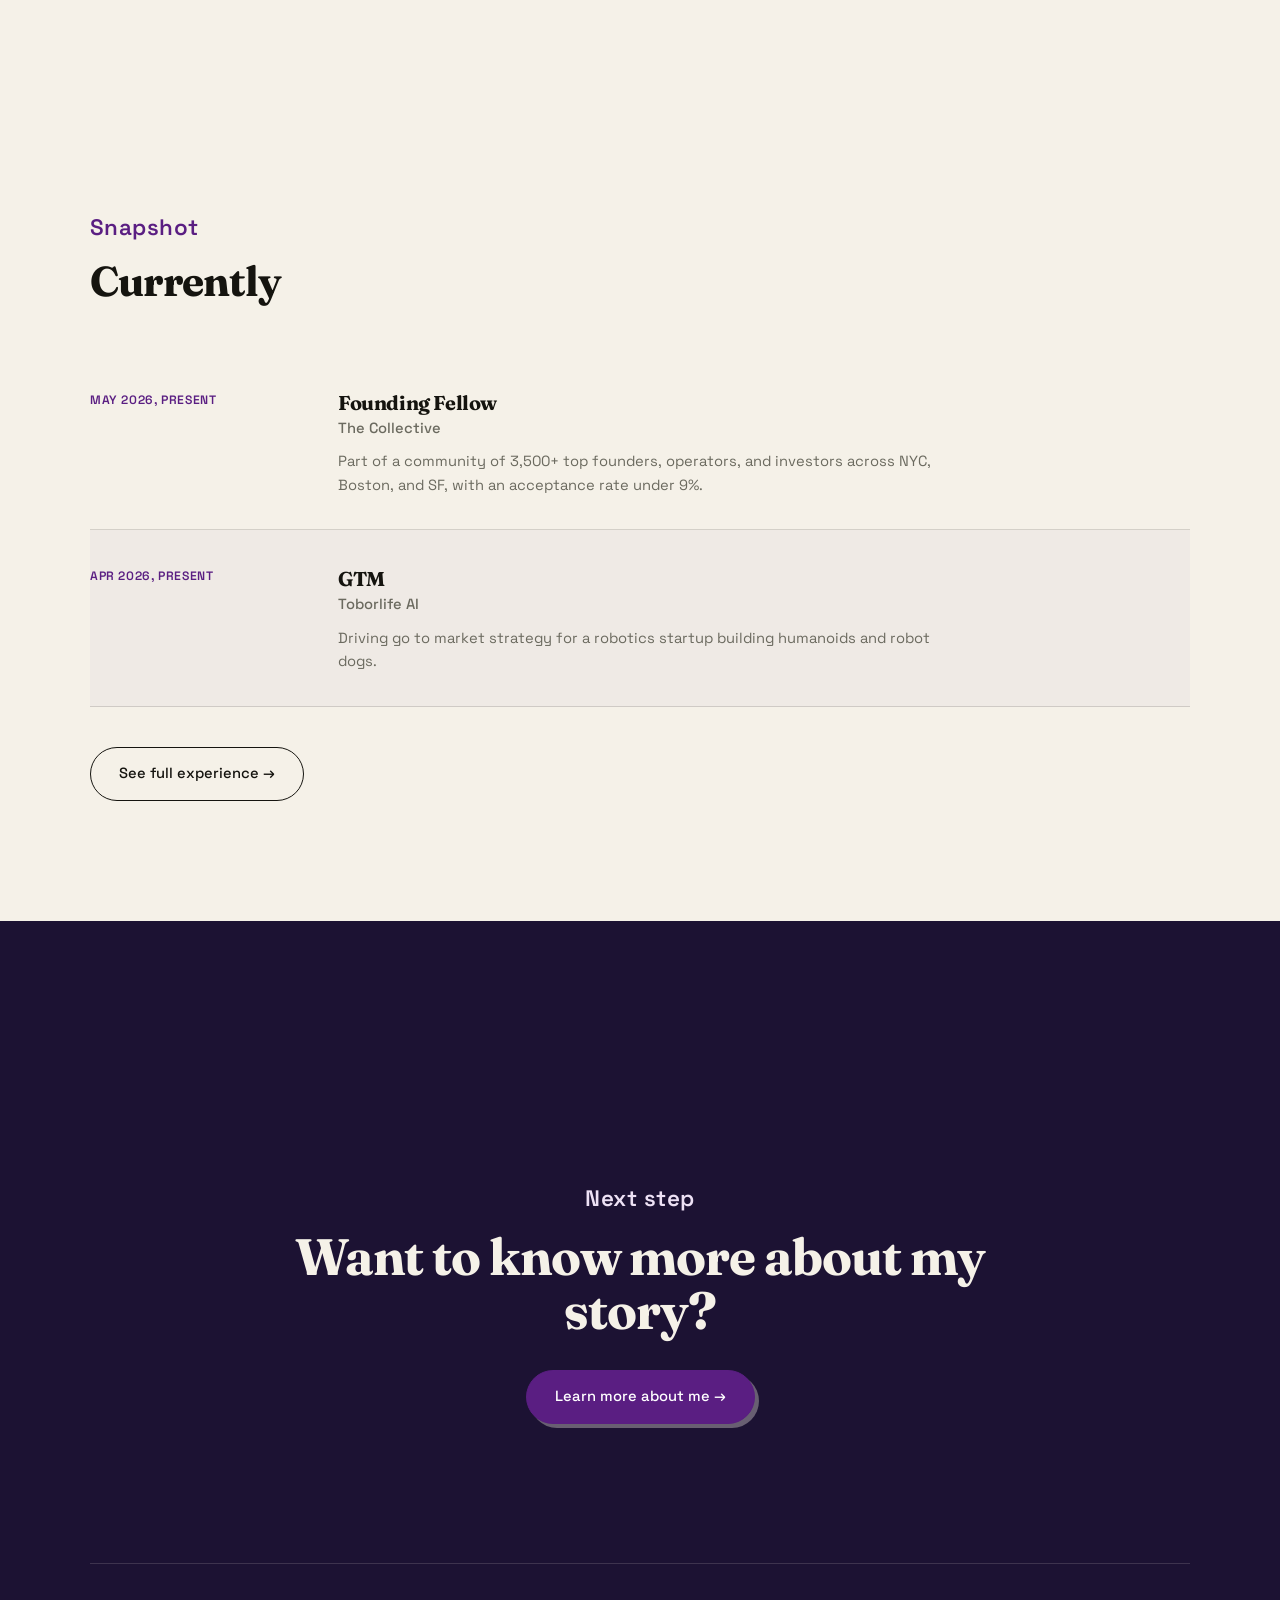
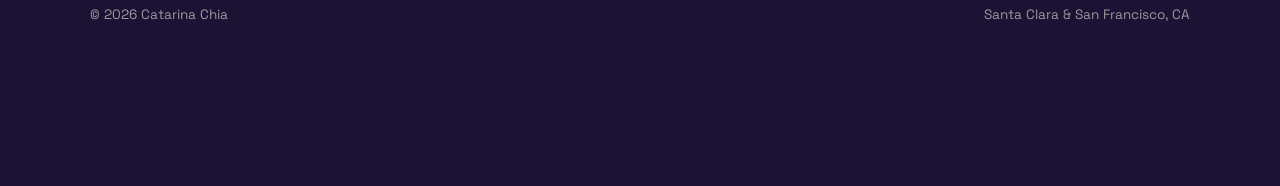
==== commit 84f8a306: "Fix spacing in location and event description" ====
--- a/index.html
+++ b/index.html
@@ -65,7 +65,7 @@
             </div>
             <div class="hc-row">
               <span class="hc-label">Based in</span>
-              <span class="hc-value">Santa Clara &amp; San Francisco, CA</span>
+              <span class="hc-value">Santa Clara &amp; San&nbsp;Francisco, CA</span>
             </div>
           </div>
         </div>
@@ -152,7 +152,7 @@
         <a class="creator-card reveal-right d-2 magnetic" href="https://www.linkedin.com/posts/catarina-chia_sftechweek-sf-activity-7383531957365903360-pijE" target="_blank" rel="noopener">
           <span class="cc-topic">Events</span>
           <h3>My first SF Tech Week.</h3>
-          <p>A recap of a week spent commuting into San Francisco for tech week, the people I met, and what I took away from it.</p>
+          <p>A recap of a week spent commuting to San Francisco for tech week, the people I met, and what I took away from it.</p>
           <span class="cc-link">Read on LinkedIn &rarr;</span>
         </a>
         <a class="creator-card reveal d-3 magnetic" href="https://www.linkedin.com/posts/catarina-chia_hosted-a-game-night-in-my-favorite-city-and-activity-7476706688692285440-lLKs?utm_source=share&amp;utm_medium=member_desktop&amp;rcm=ACoAAEOGBrUB1nx-QK1CWKBrX_-HXOVS0tZlILI" target="_blank" rel="noopener">
@@ -207,7 +207,7 @@
     <div class="container">
       <footer class="on-dark">
         <span>&copy; 2026 Catarina Chia</span>
-        <span>Santa Clara &amp; San Francisco, CA</span>
+        <span>Santa Clara &amp; San&nbsp;Francisco, CA</span>
       </footer>
     </div>
   </section>
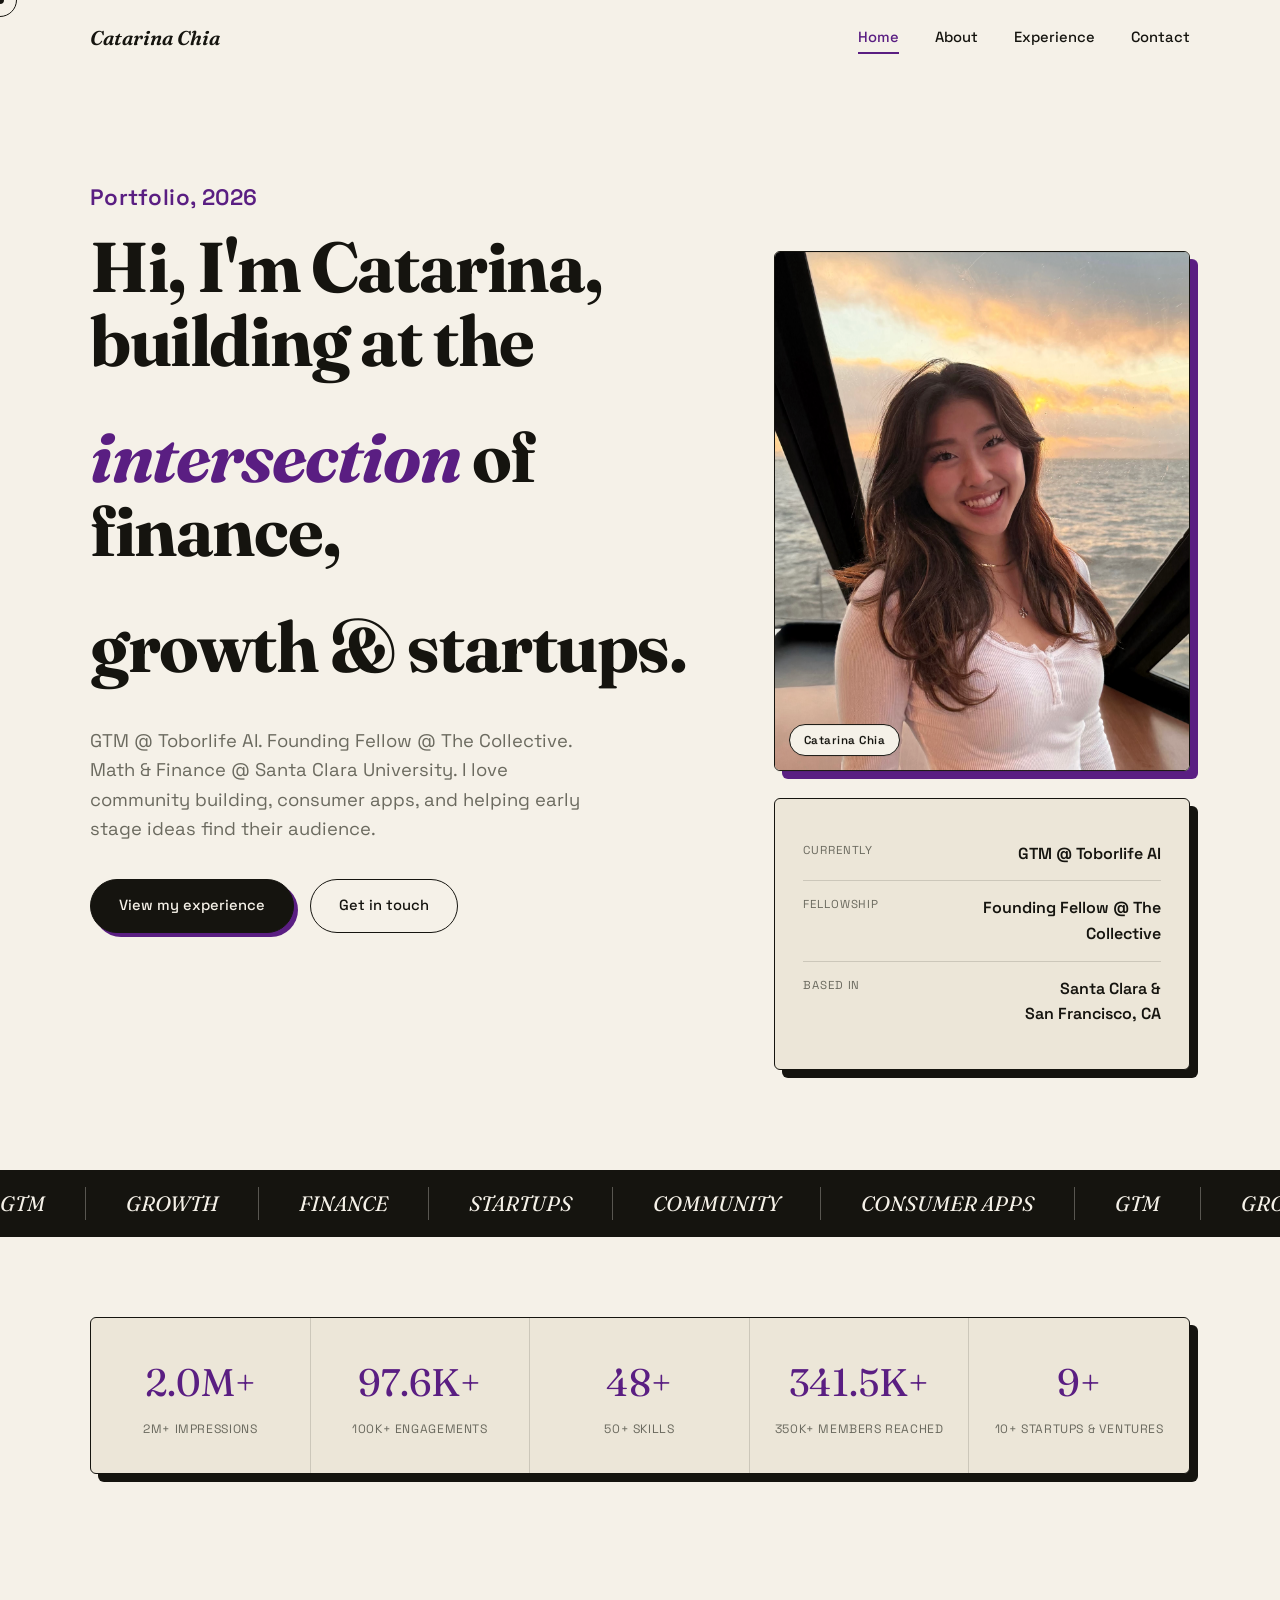
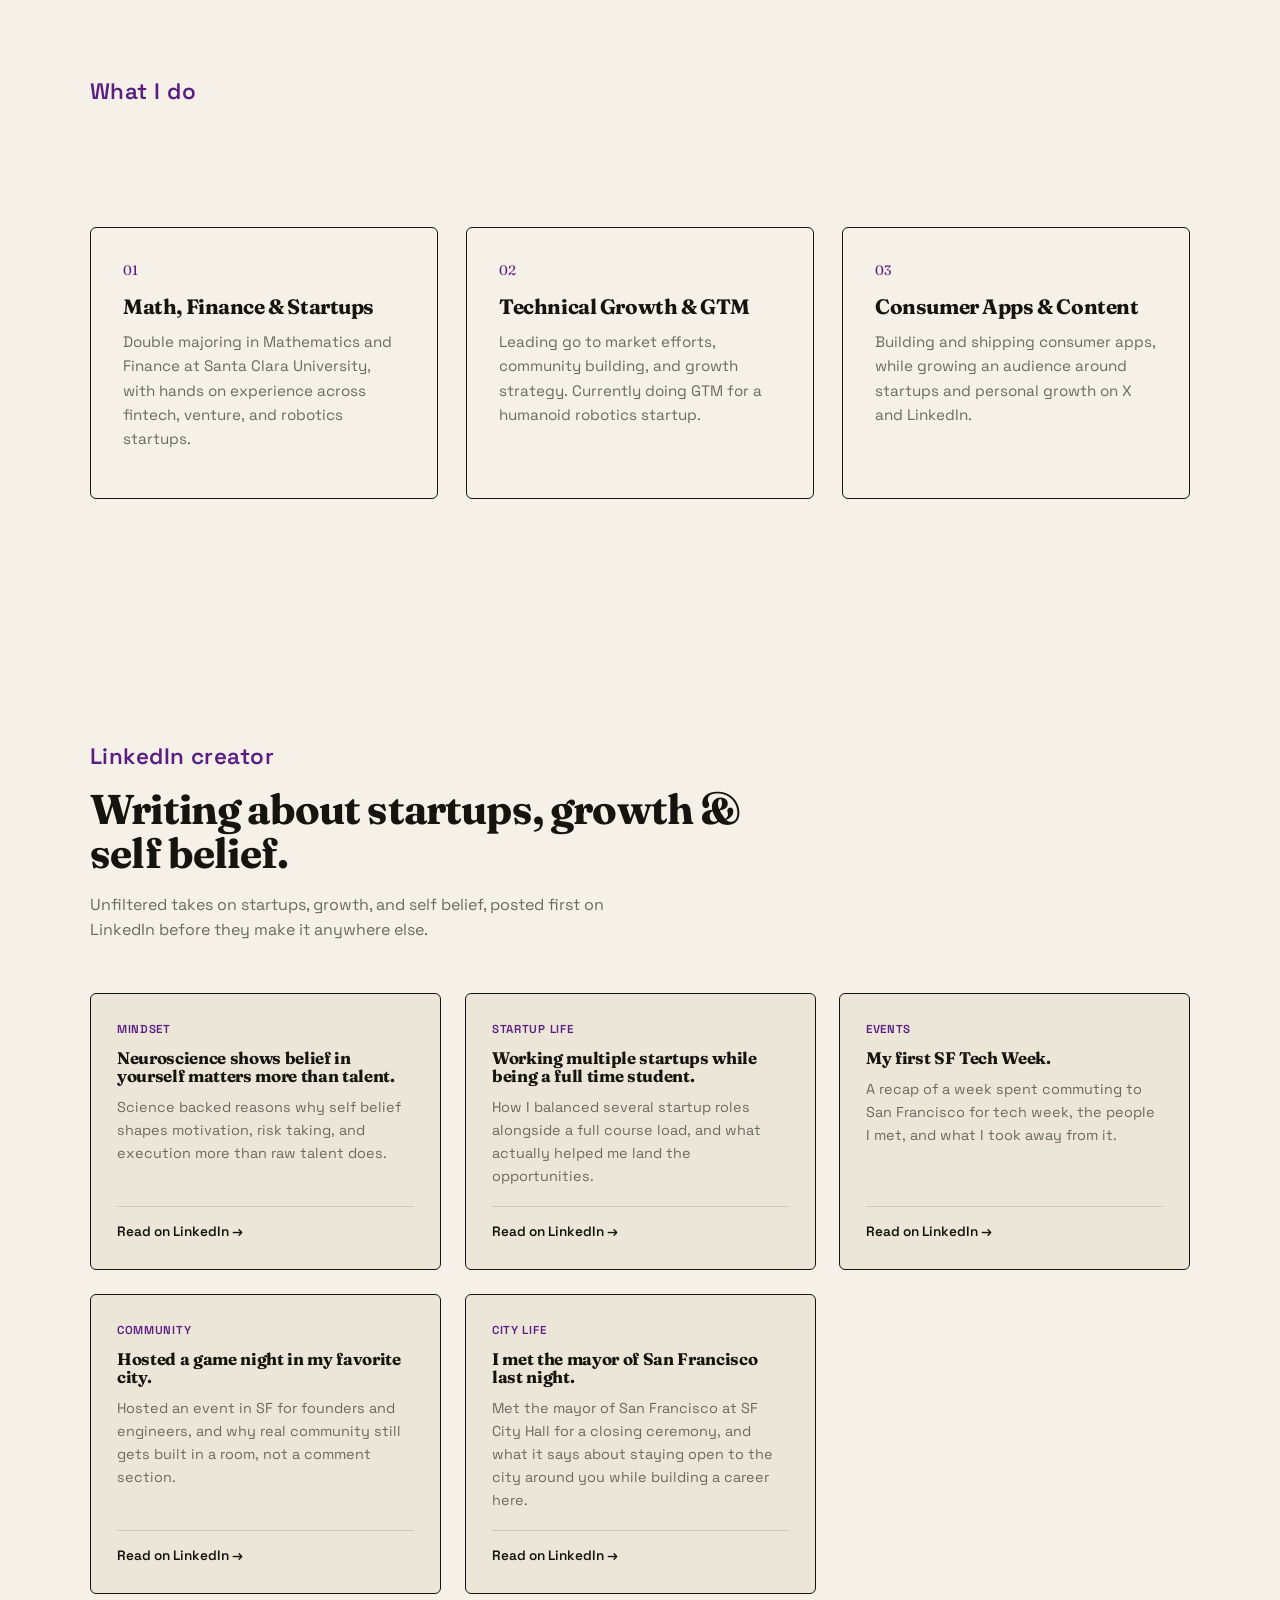
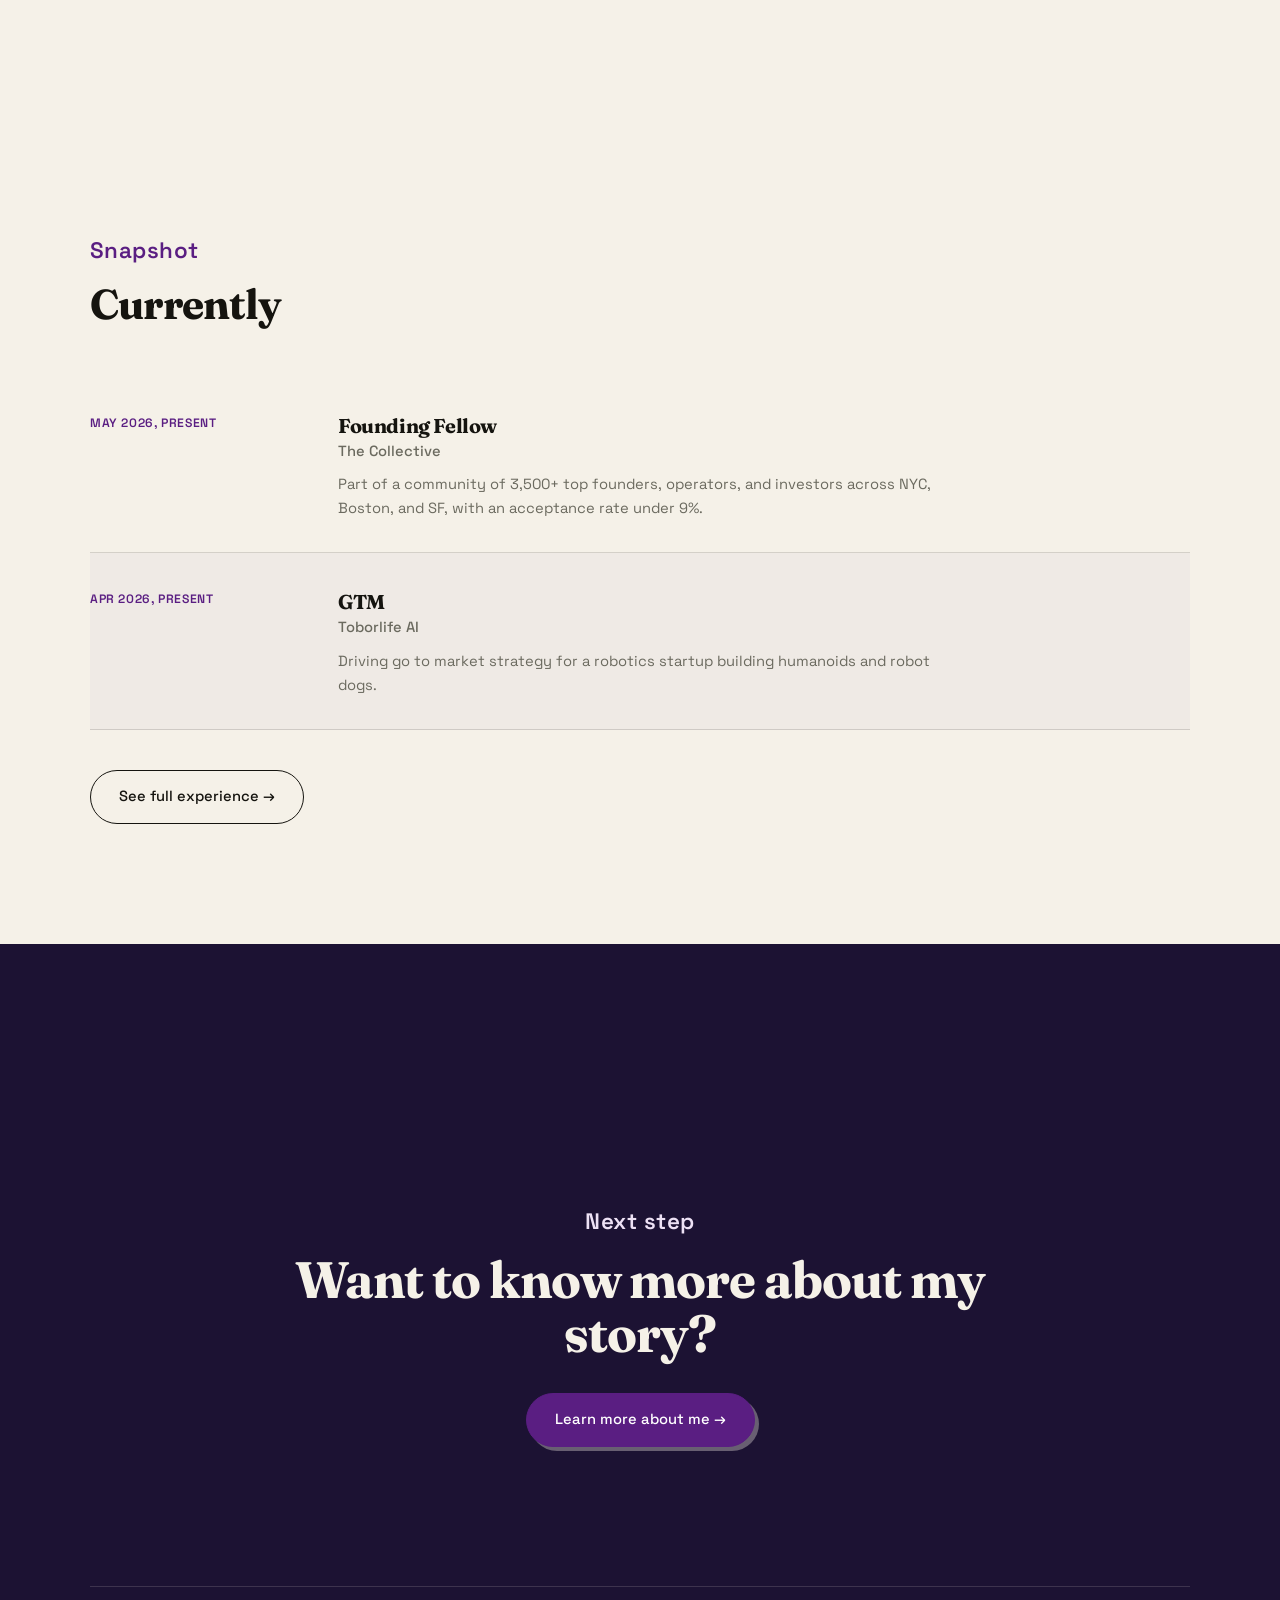
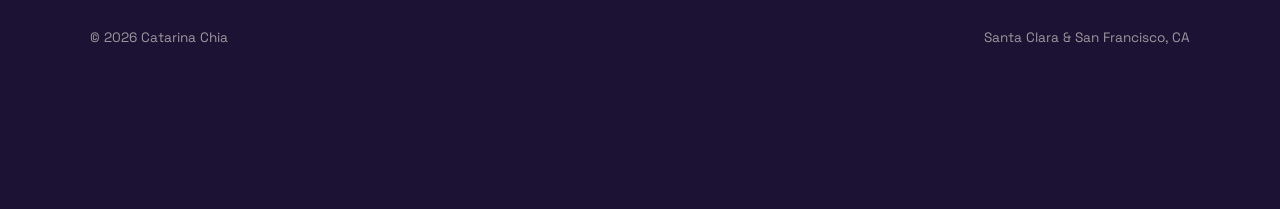
==== commit ca1102b6: "Update text content in creator cardsUpdate LinkedIn post descriptions" ====
--- a/index.html
+++ b/index.html
@@ -140,7 +140,7 @@
         <a class="creator-card reveal-left magnetic" href="https://www.linkedin.com/posts/catarina-chia_neuroscience-shows-that-belief-in-yourself-activity-7487540230816940033-Er0C" target="_blank" rel="noopener">
           <span class="cc-topic">Mindset</span>
           <h3>Neuroscience shows belief in yourself matters more than talent.</h3>
-          <p>On the science of self belief: why confidence shapes motivation, risk taking, and follow through more than raw talent does.</p>
+          <p>Science backed reasons why self belief shapes motivation, risk taking, and execution more than raw talent does.</p>
           <span class="cc-link">Read on LinkedIn &rarr;</span>
         </a>
         <a class="creator-card reveal d-1 magnetic" href="https://www.linkedin.com/posts/catarina-chia_i-worked-at-multiple-startups-while-being-activity-7485090581833072640-s5pr" target="_blank" rel="noopener">
@@ -159,9 +159,9 @@
    
           <span class="cc-topic">Community</span>
           <h3>Hosted a game night in my favorite city.</h3>
-          <p>On pulling people away from their feeds for a night, and why real community still gets built in a room, not a comment section.</p>
-          <span class="cc-link">Read on LinkedIn &rarr;</span>
-        </a><a class="creator-card reveal magnetic" href="https://www.linkedin.com/posts/catarina-chia_i-met-the-mayor-of-san-francisco-last-night-activity-7432839578719383552-Hgic?utm_source=share&amp;utm_medium=member_desktop&amp;rcm=ACoAAEOGBrUB1nx-QK1CWKBrX_-HXOVS0tZlILI" target="_blank" rel="noopener"><span class="cc-topic">City life</span><h3>I met the mayor of San Francisco last night.</h3><p>A look at an unplanned encounter with San Francisco's mayor, and what it says about staying open to the city around you while building a career here.</p><span class="cc-link">Read on LinkedIn &rarr;</span></a>
+          <p>Hosted an event in SF for founders and engineers, and why real community still gets built in a room, not a comment section.</p>
+          <span class="cc-link">Read on LinkedIn &rarr;</span>
+        </a><a class="creator-card reveal magnetic" href="https://www.linkedin.com/posts/catarina-chia_i-met-the-mayor-of-san-francisco-last-night-activity-7432839578719383552-Hgic?utm_source=share&amp;utm_medium=member_desktop&amp;rcm=ACoAAEOGBrUB1nx-QK1CWKBrX_-HXOVS0tZlILI" target="_blank" rel="noopener"><span class="cc-topic">City life</span><h3>I met the mayor of San Francisco last night.</h3><p>Met the mayor of San Francisco at SF City Hall for a closing ceremony, and what it says about staying open to the city around you while building a career here.</p><span class="cc-link">Read on LinkedIn &rarr;</span></a>
       </div>
     </div>
   </section>
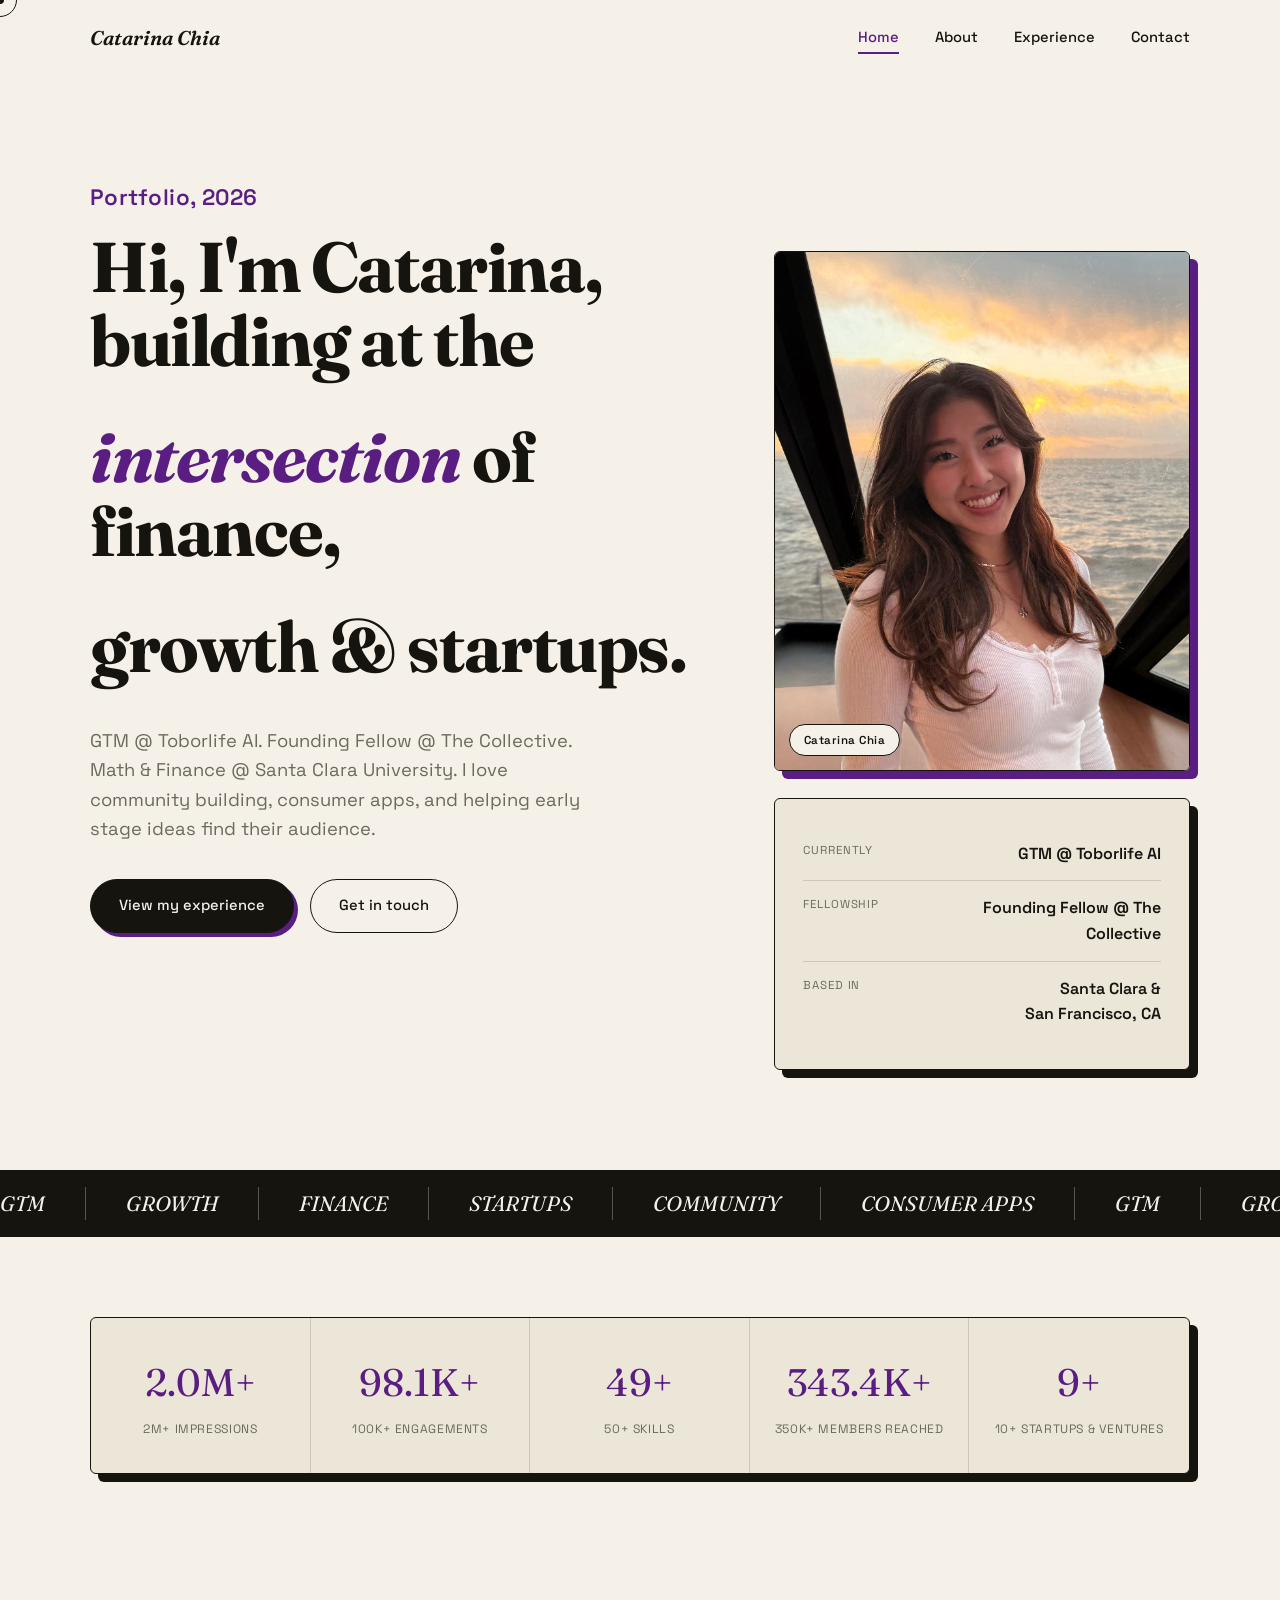
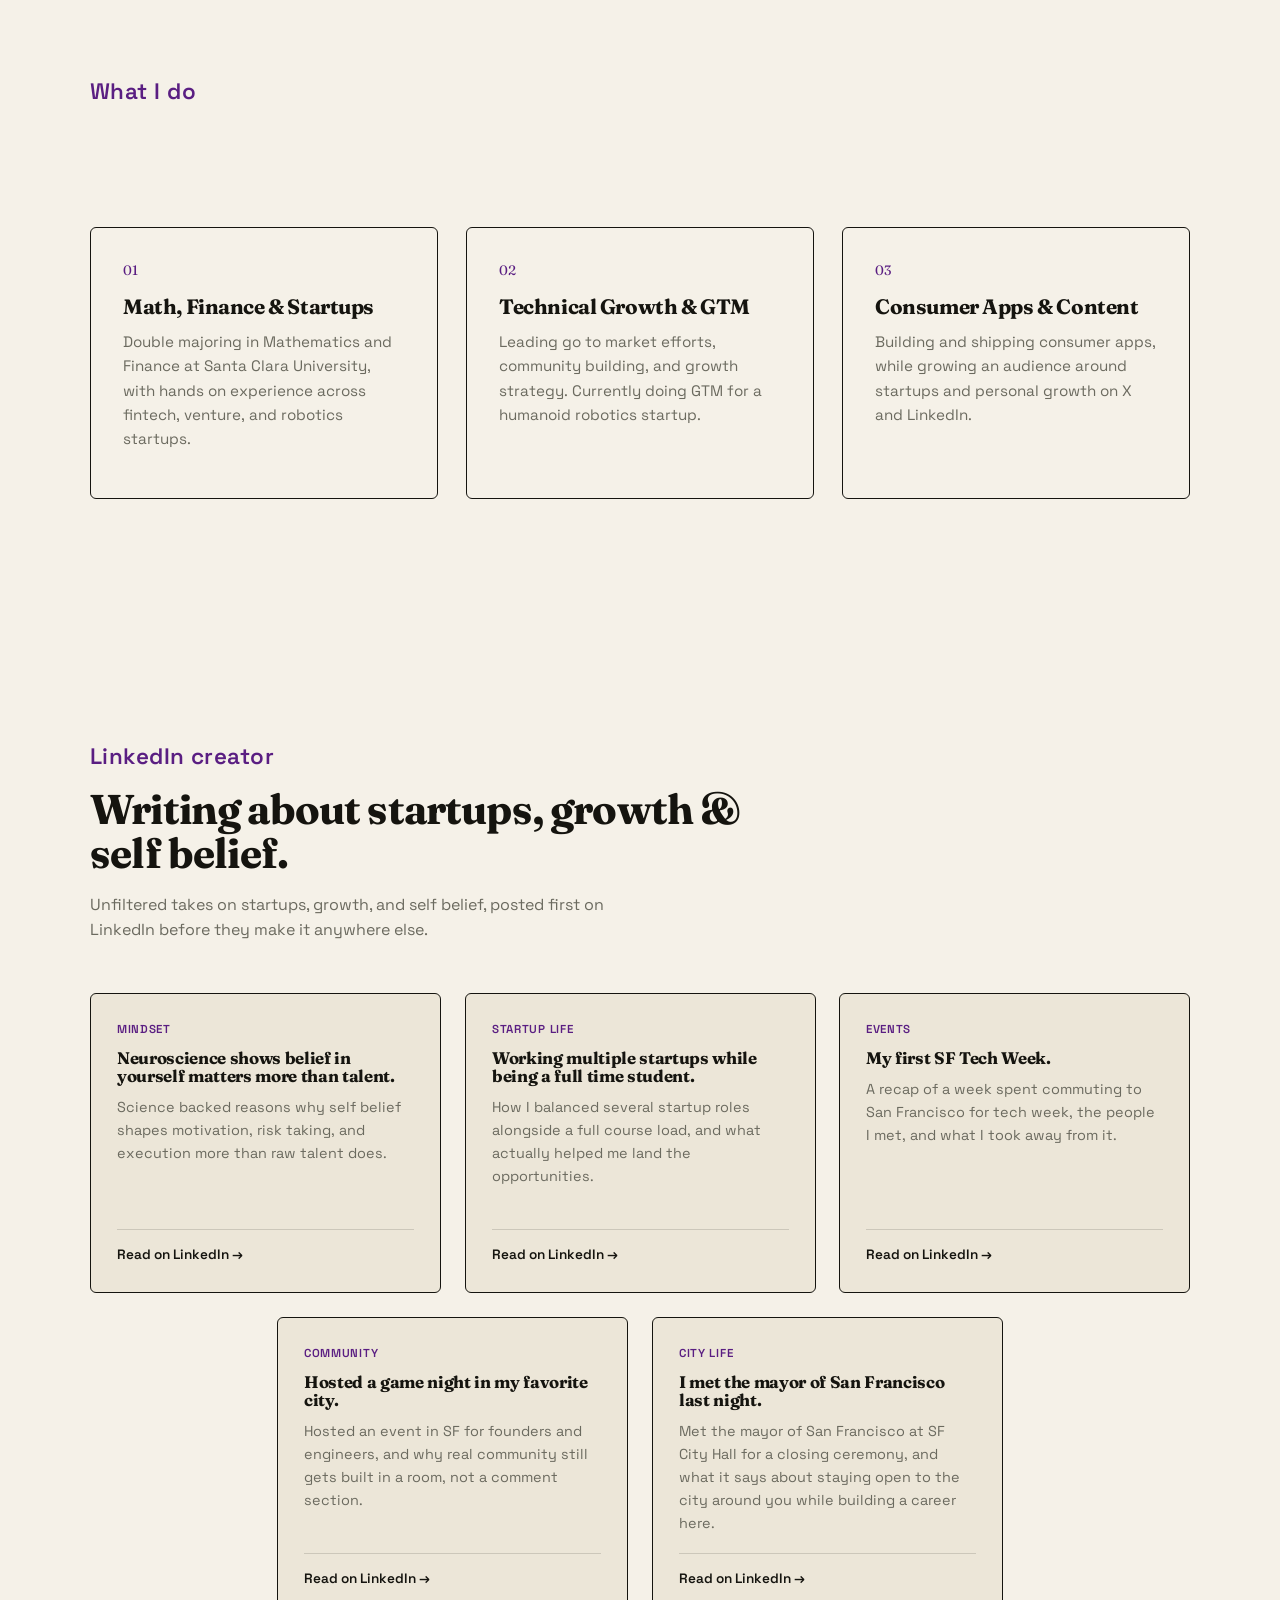
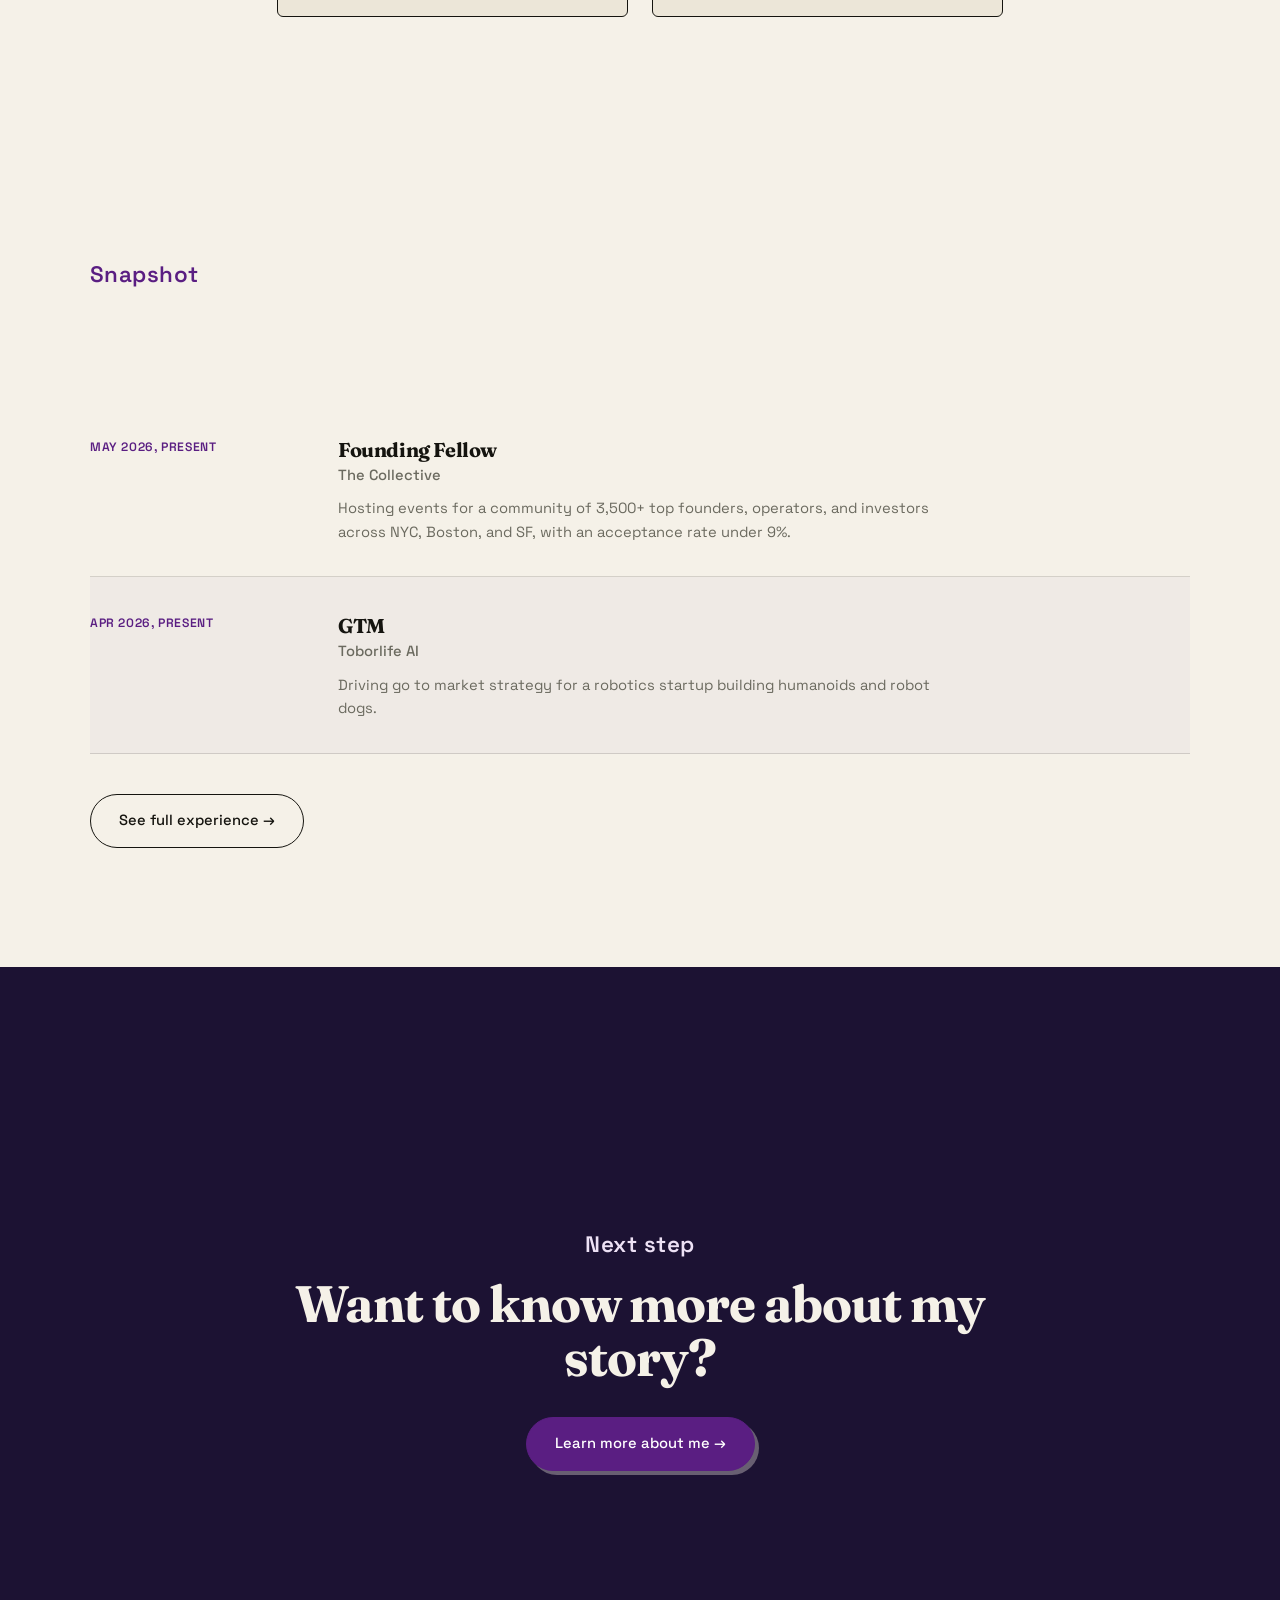
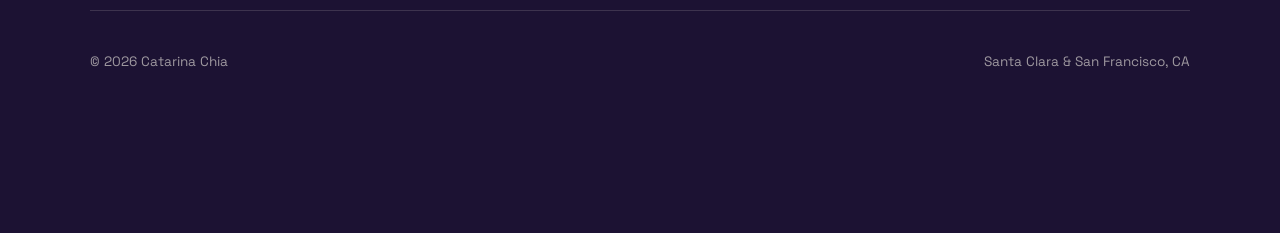
==== commit 0fcec6ab: "Update description for Founding Fellow section" ====
--- a/index.html
+++ b/index.html
@@ -177,7 +177,7 @@
         <div>
           <h3>Founding Fellow</h3>
           <div class="ti-org">The Collective</div>
-          <p class="ti-desc">Part of a community of 3,500+ top founders, operators, and investors across NYC, Boston, and SF, with an acceptance rate under 9%.</p>
+          <p class="ti-desc">Hosting events for a community of 3,500+ top founders, operators, and investors across NYC, Boston, and SF, with an acceptance rate under 9%.</p>
         </div>
       </div>
       <div class="timeline-item reveal d-1">
--- a/css/style.css
+++ b/css/style.css
@@ -494,8 +494,8 @@
 }
 
 /* ---------------- CREATOR / POSTS ---------------- */
-.creator-grid { display: grid; grid-template-columns: repeat(3, 1fr); gap: 24px; }
-.creator-card {
+.creator-grid { display: flex; flex-wrap: wrap; justify-content: center; gap: 24px; }
+.creator-card { flex: 0 1 calc(33.333% - 16px); min-height: 300px;
   border: 1.5px solid var(--ink);
   border-radius: var(--radius);
   padding: 26px;
@@ -596,7 +596,7 @@
 /* ---------------- RESPONSIVE ---------------- */
 @media (max-width: 900px) {
   .hero-grid { grid-template-columns: 1fr; }
-  .grid-3, .grid-2, .creator-grid { grid-template-columns: 1fr; }
+  .grid-3, .grid-2, .creator-grid { grid-template-columns: 1fr; } .creator-card { flex-basis: 100%; }
   section { padding: 80px 0; }
   .hero { padding: 140px 0 60px; }
   .container { padding: 0 24px; }
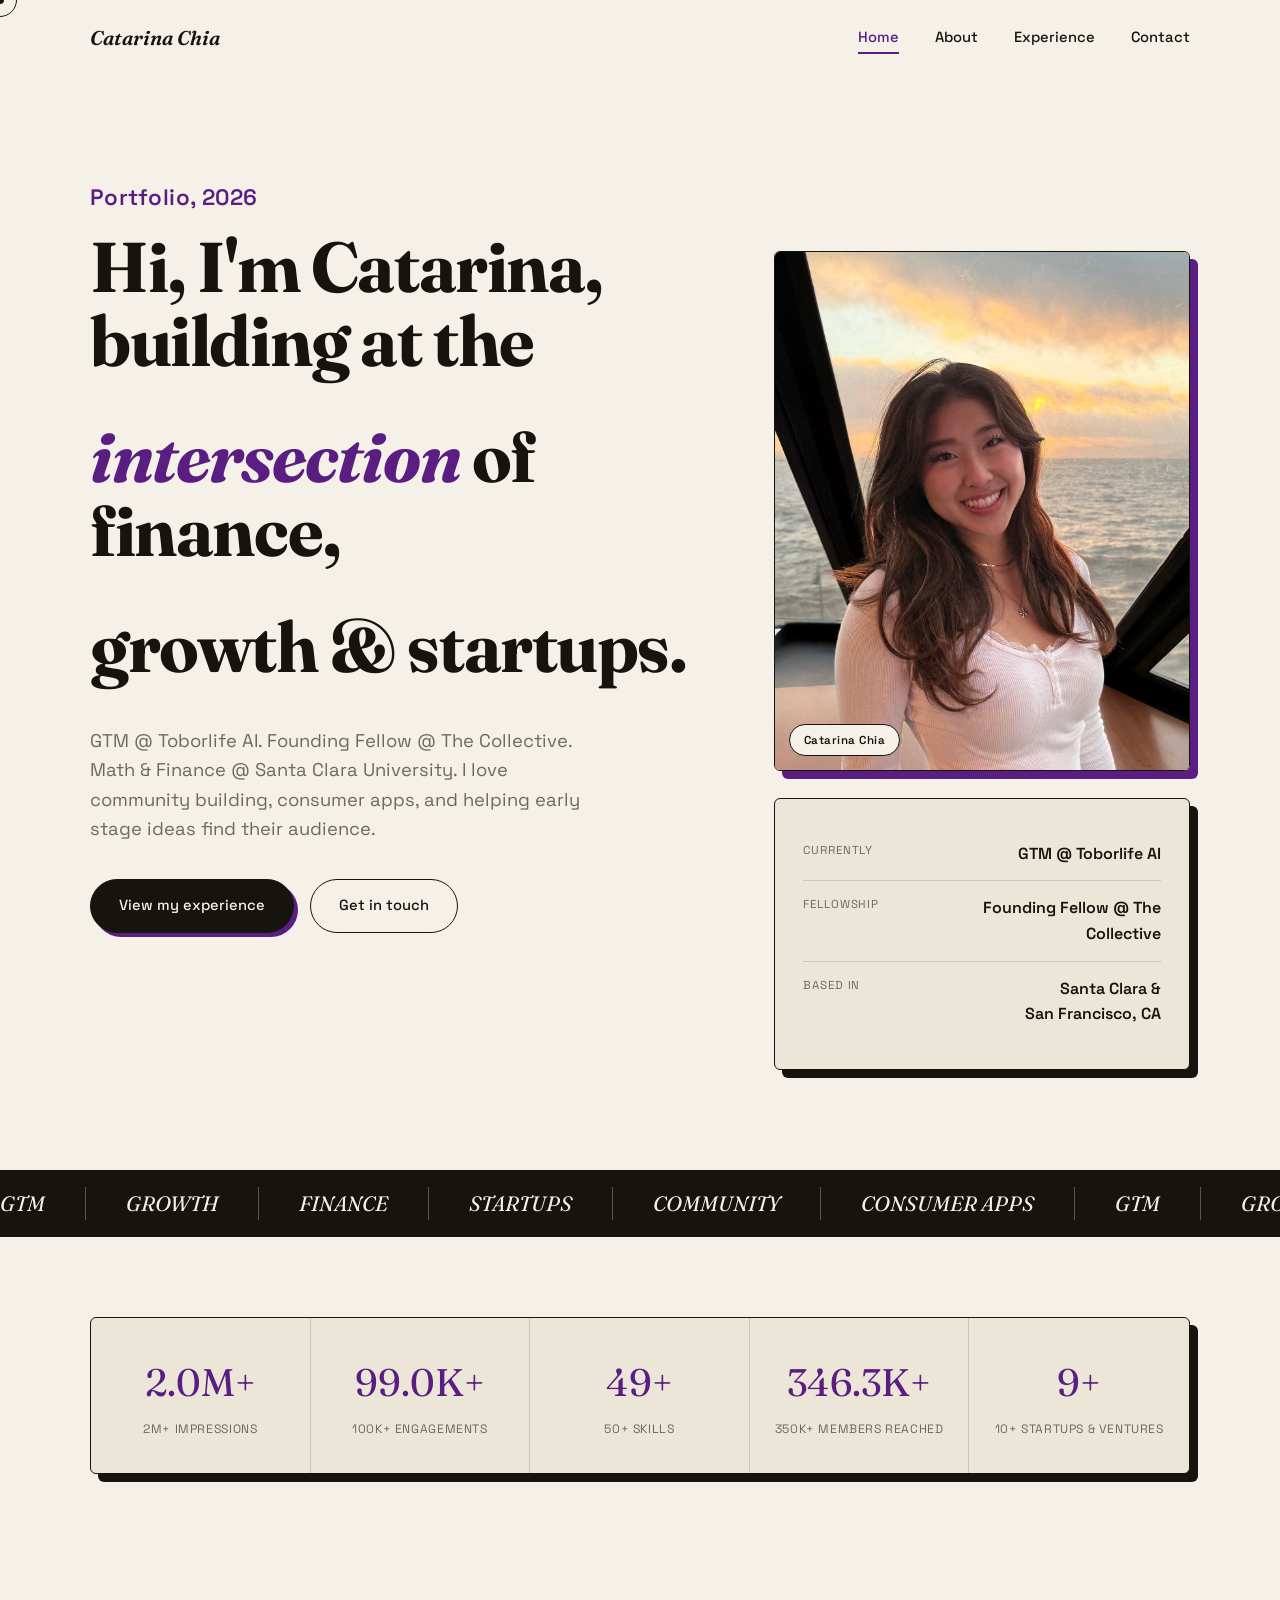
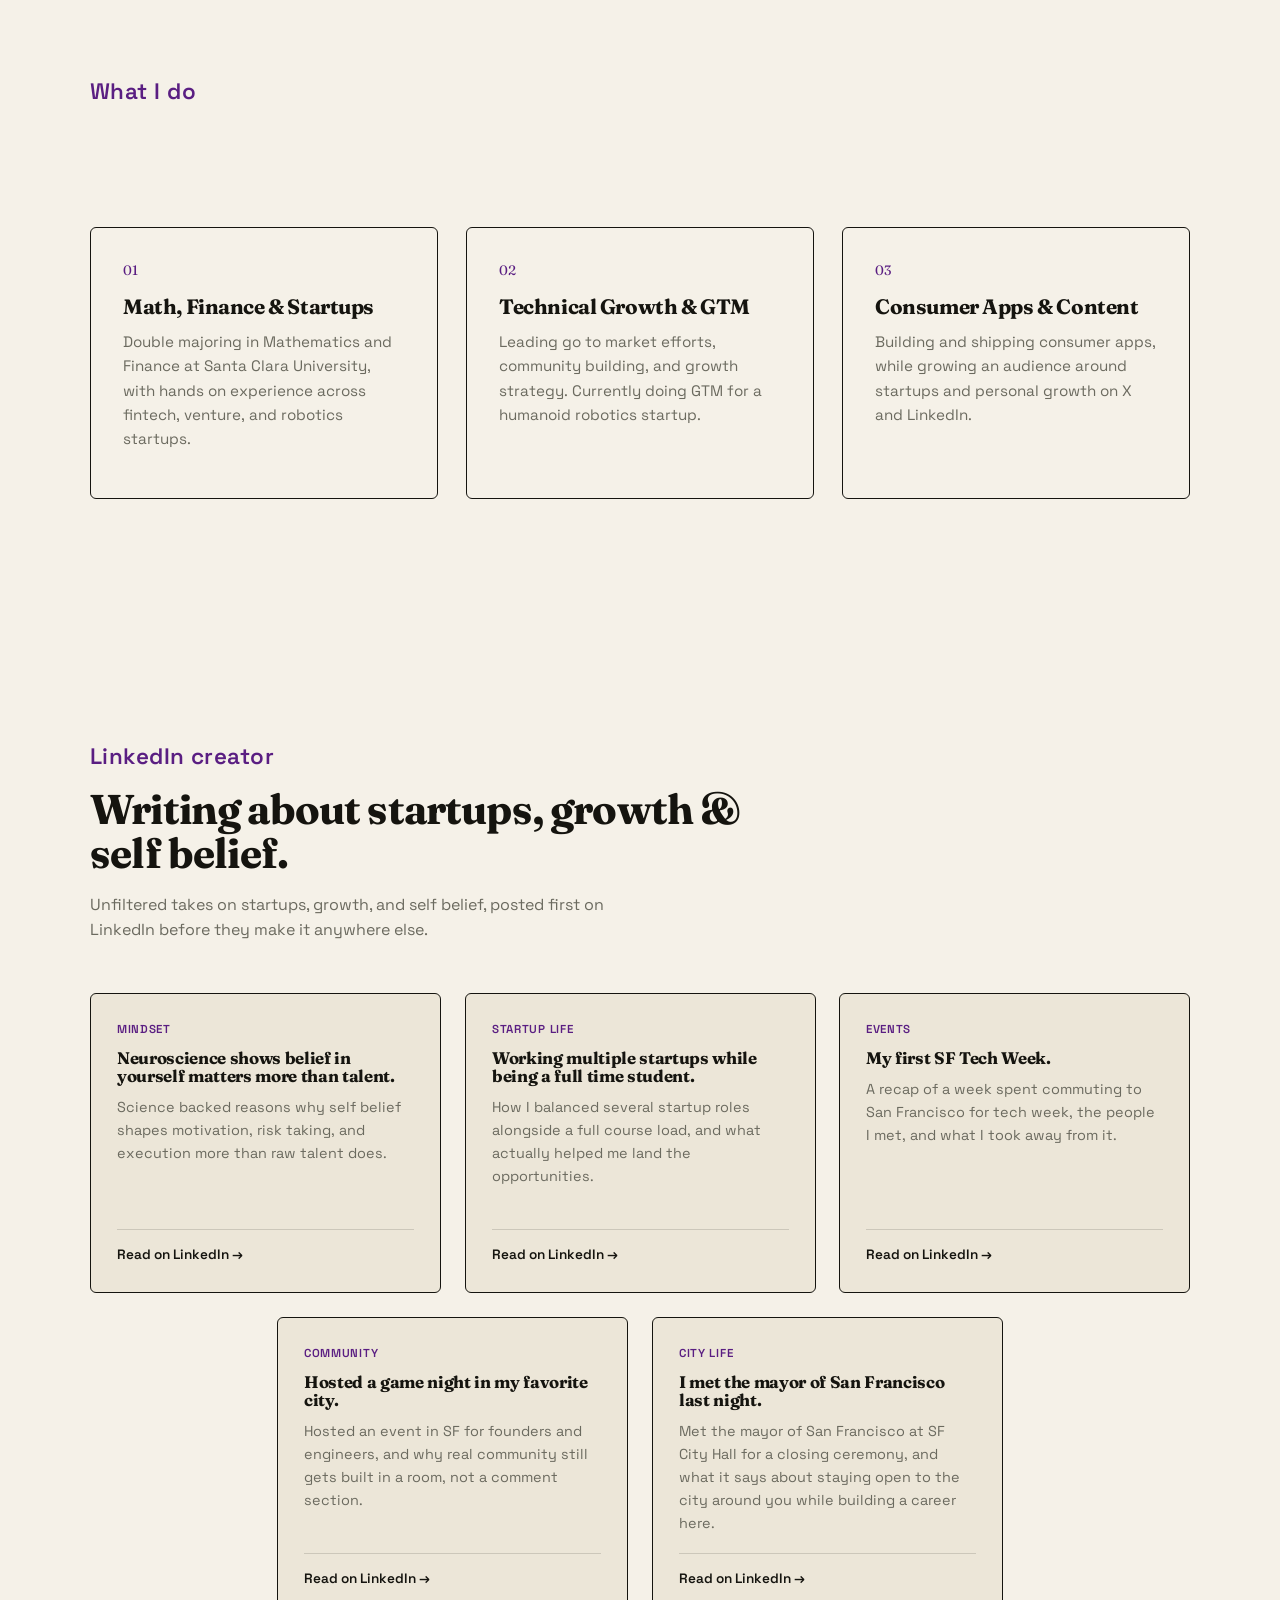
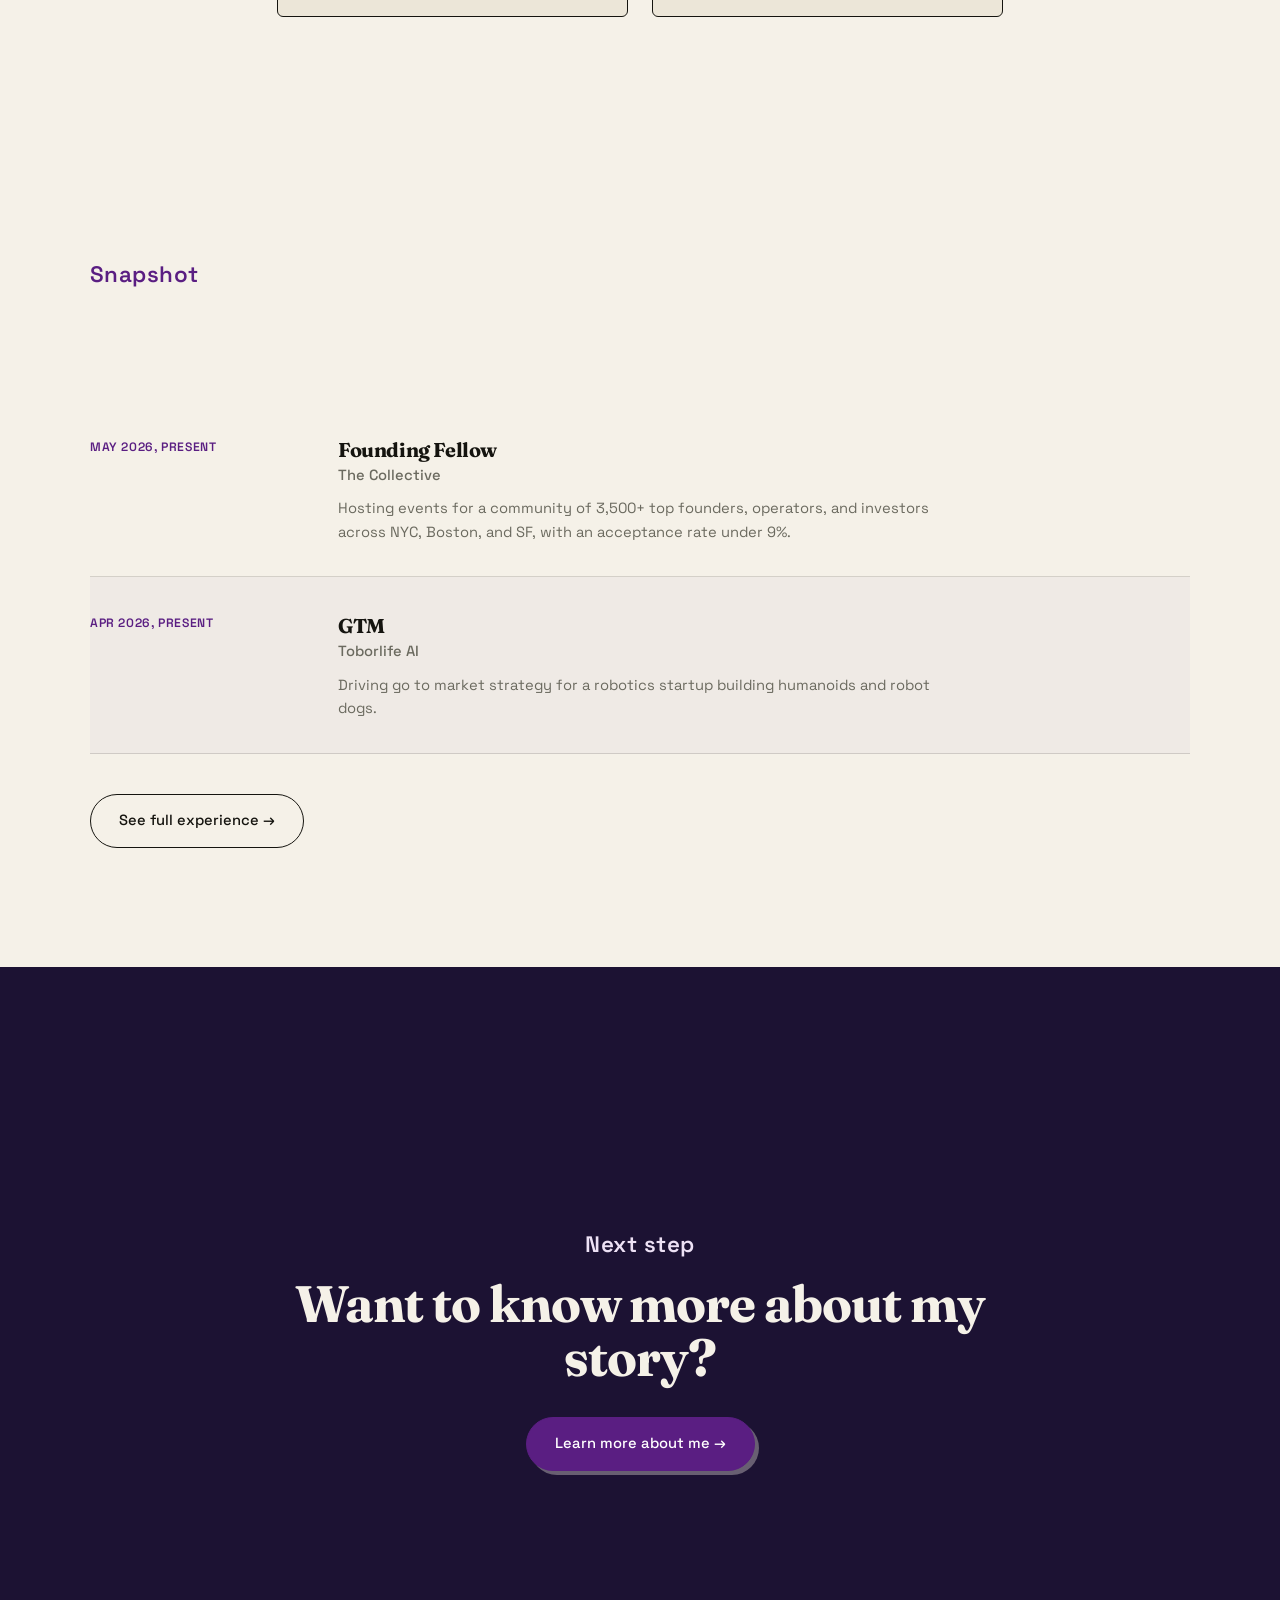
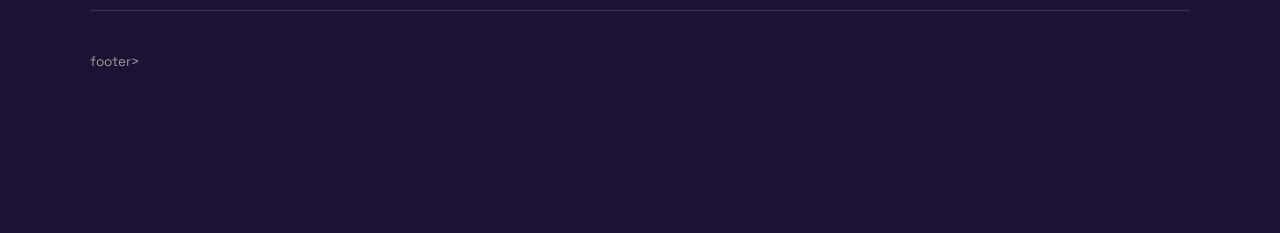
==== commit a69360f8: "Remove copyright and location from footer Removed footer content from index.html." ====
--- a/index.html
+++ b/index.html
@@ -206,9 +206,7 @@
     </div>
     <div class="container">
       <footer class="on-dark">
-        <span>&copy; 2026 Catarina Chia</span>
-        <span>Santa Clara &amp; San&nbsp;Francisco, CA</span>
-      </footer>
+        footer>
     </div>
   </section>
 
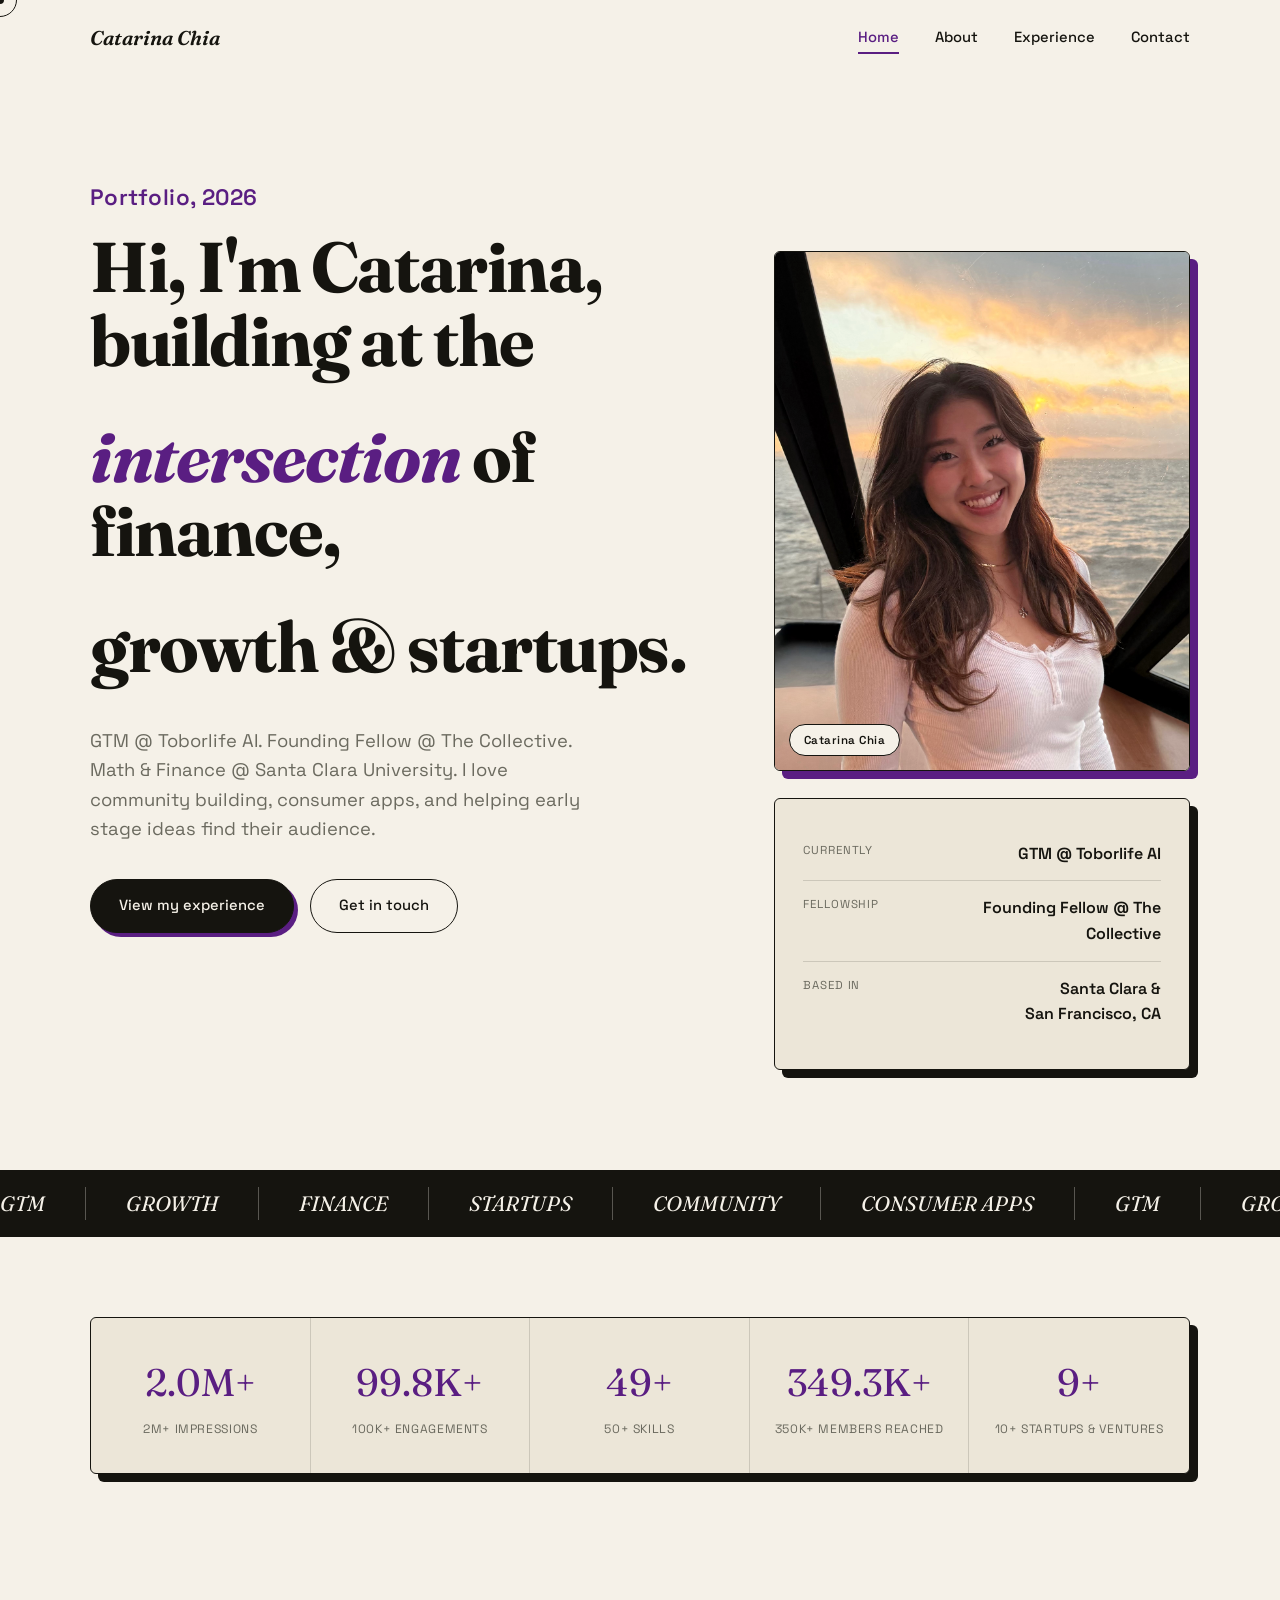
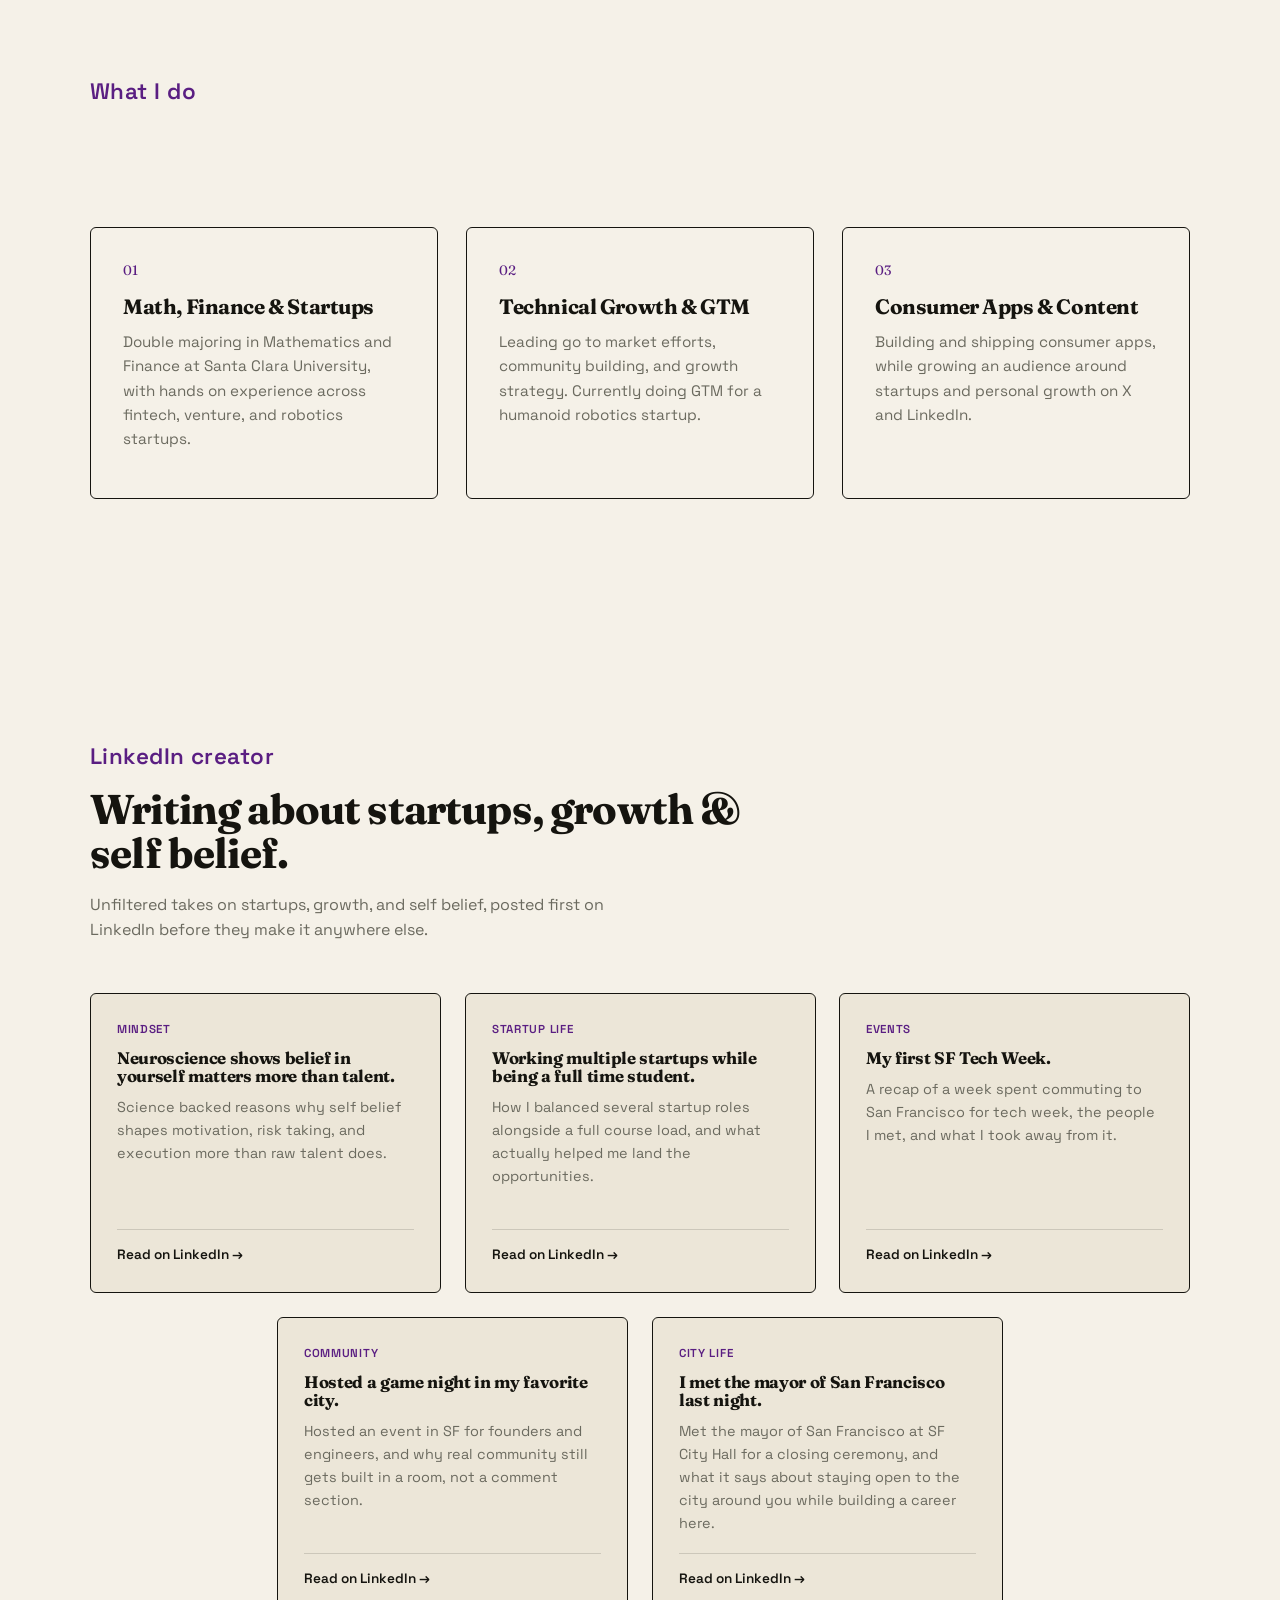
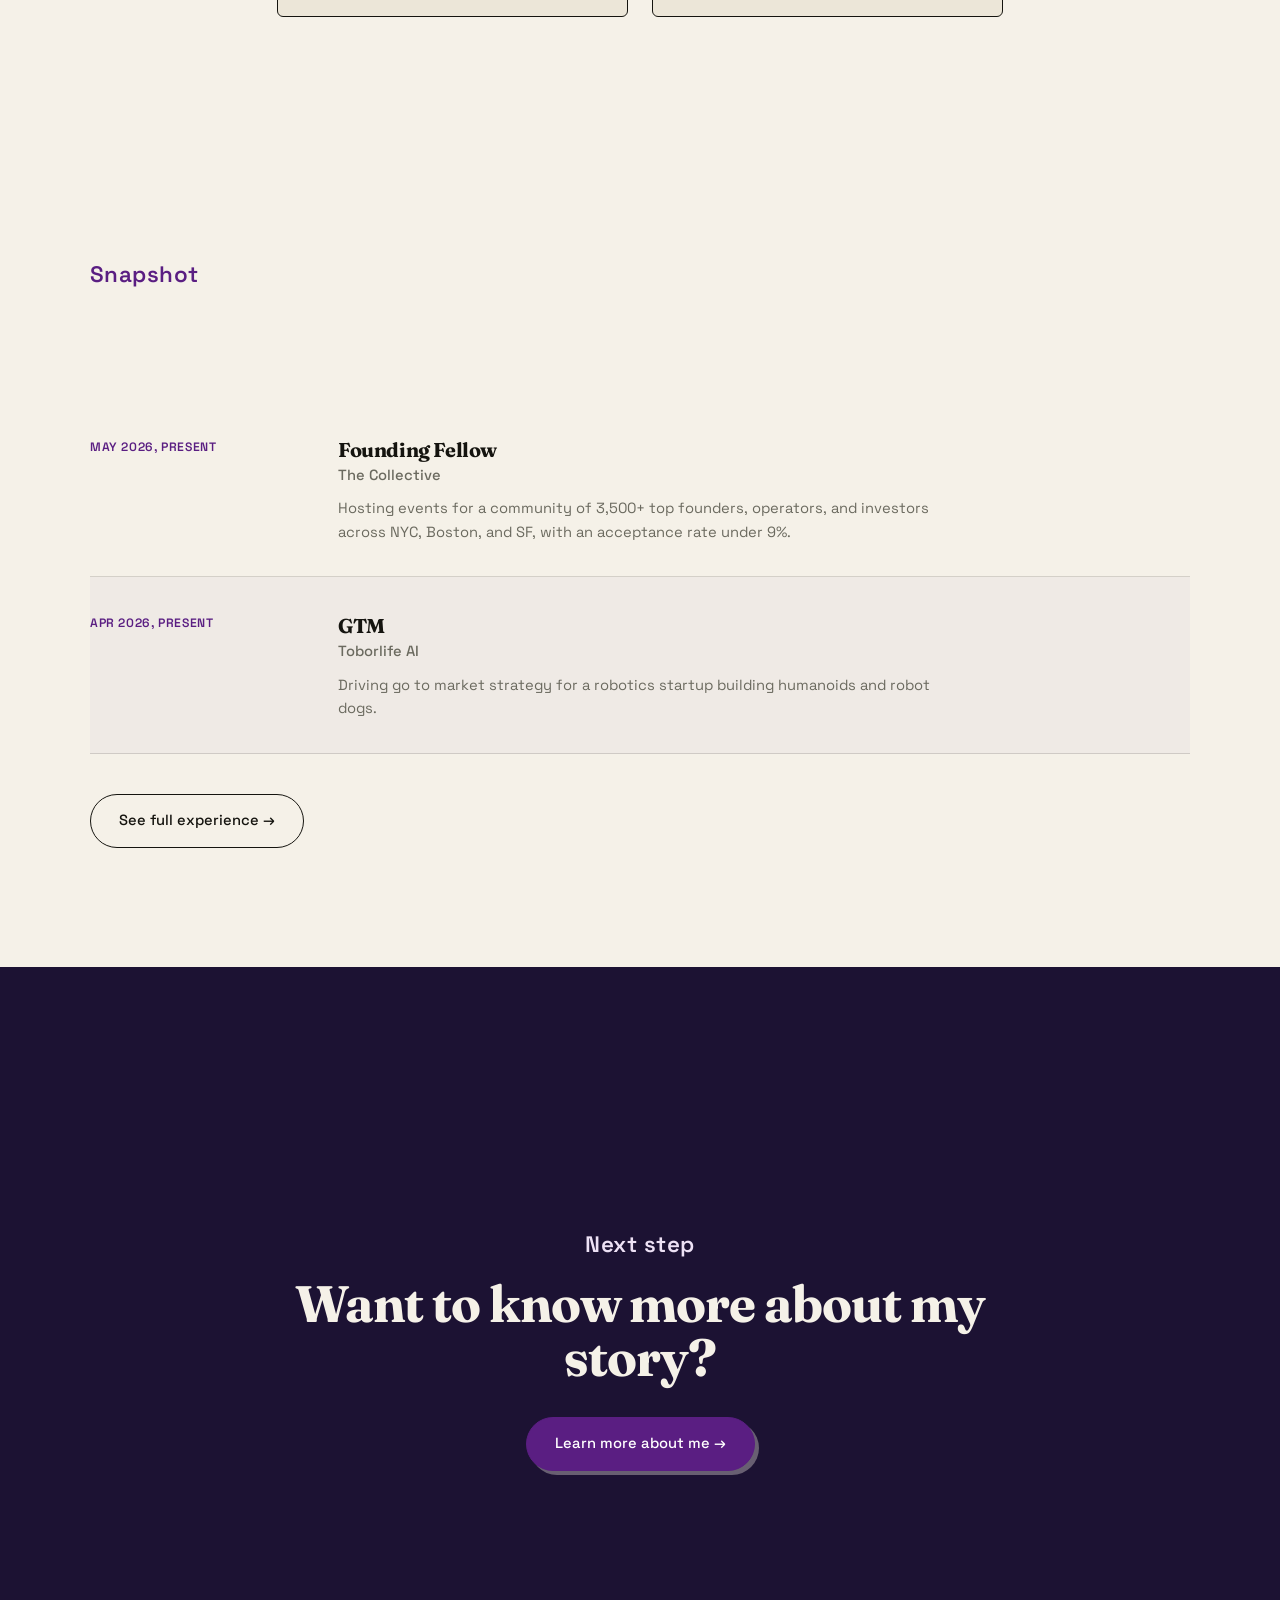
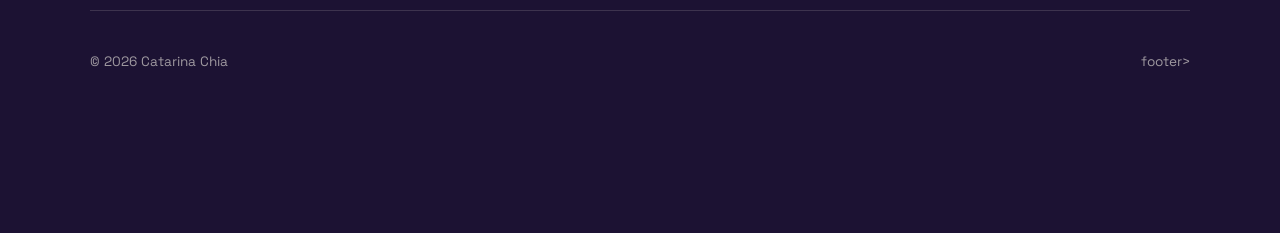
==== commit b31086e5: "Restore copyright in footer" ====
--- a/index.html
+++ b/index.html
@@ -206,6 +206,7 @@
     </div>
     <div class="container">
       <footer class="on-dark">
+        <span>&copy; 2026 Catarina Chia</span>
         footer>
     </div>
   </section>
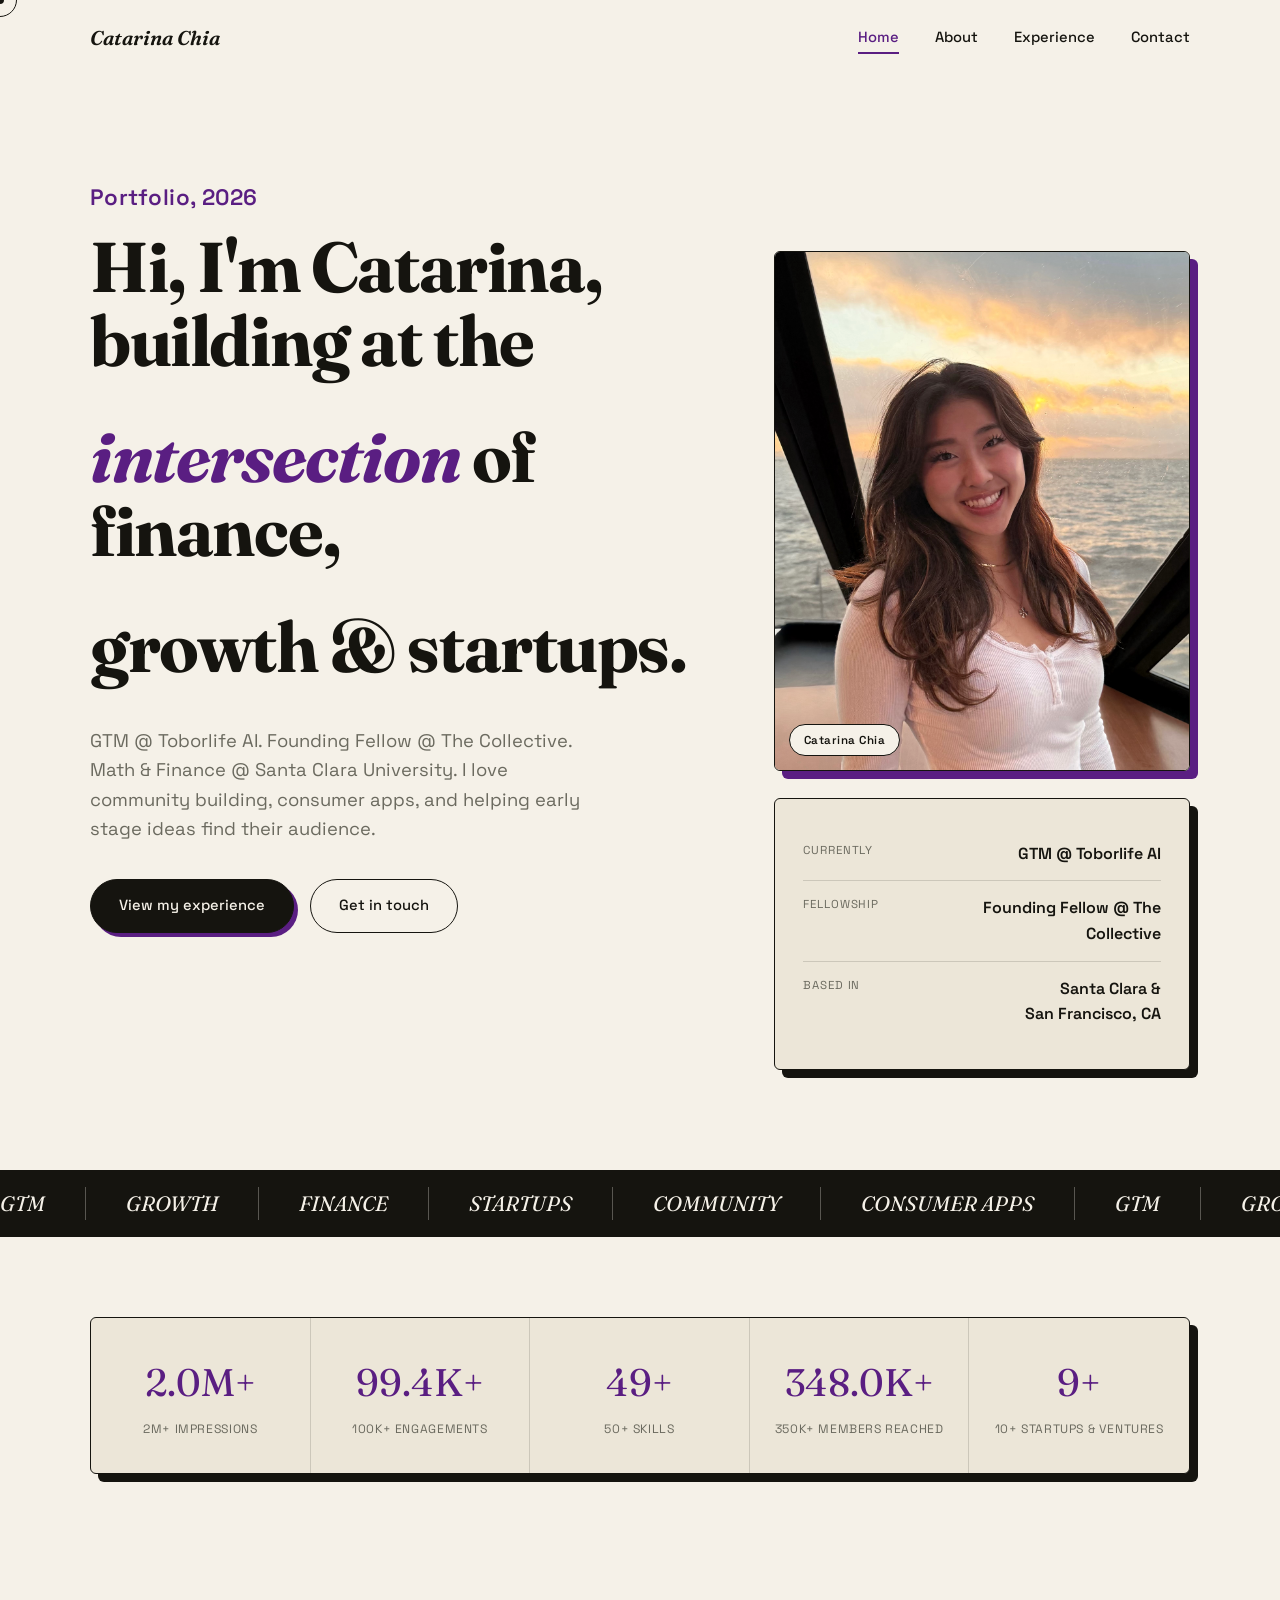
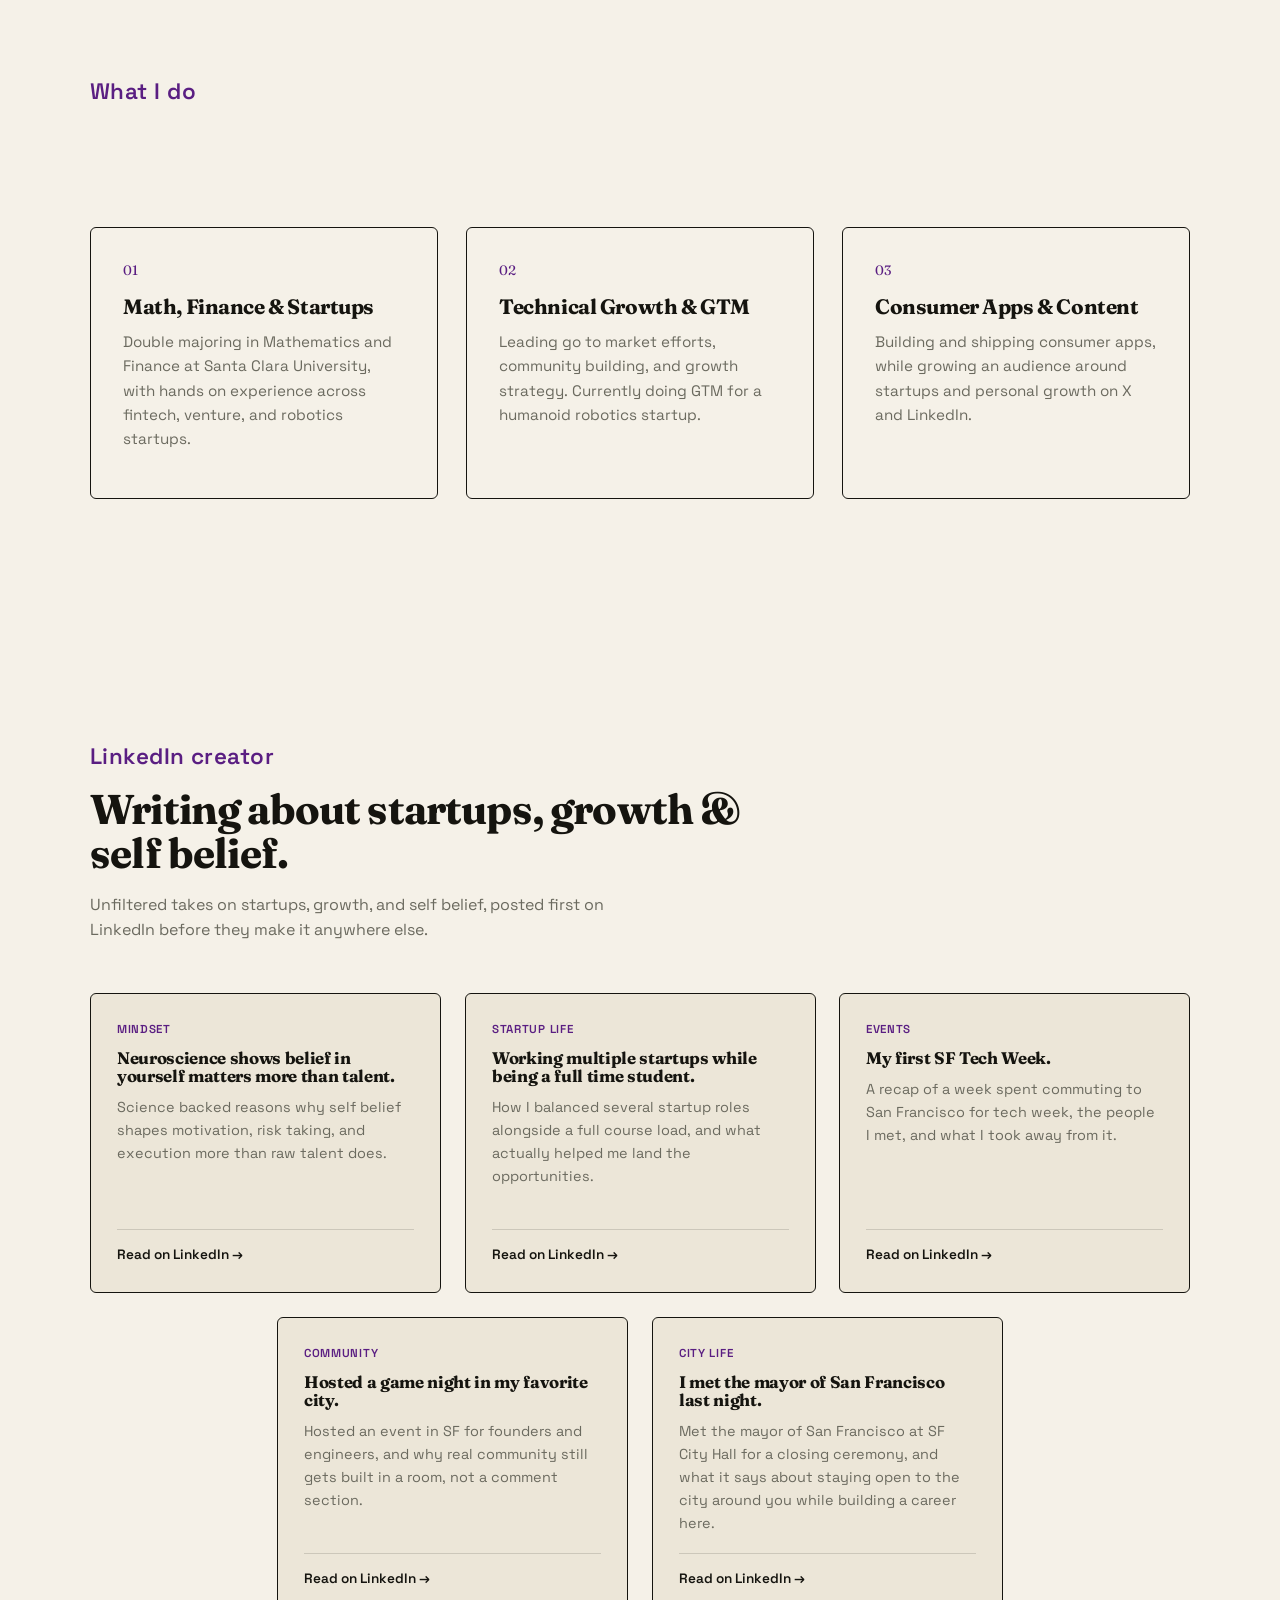
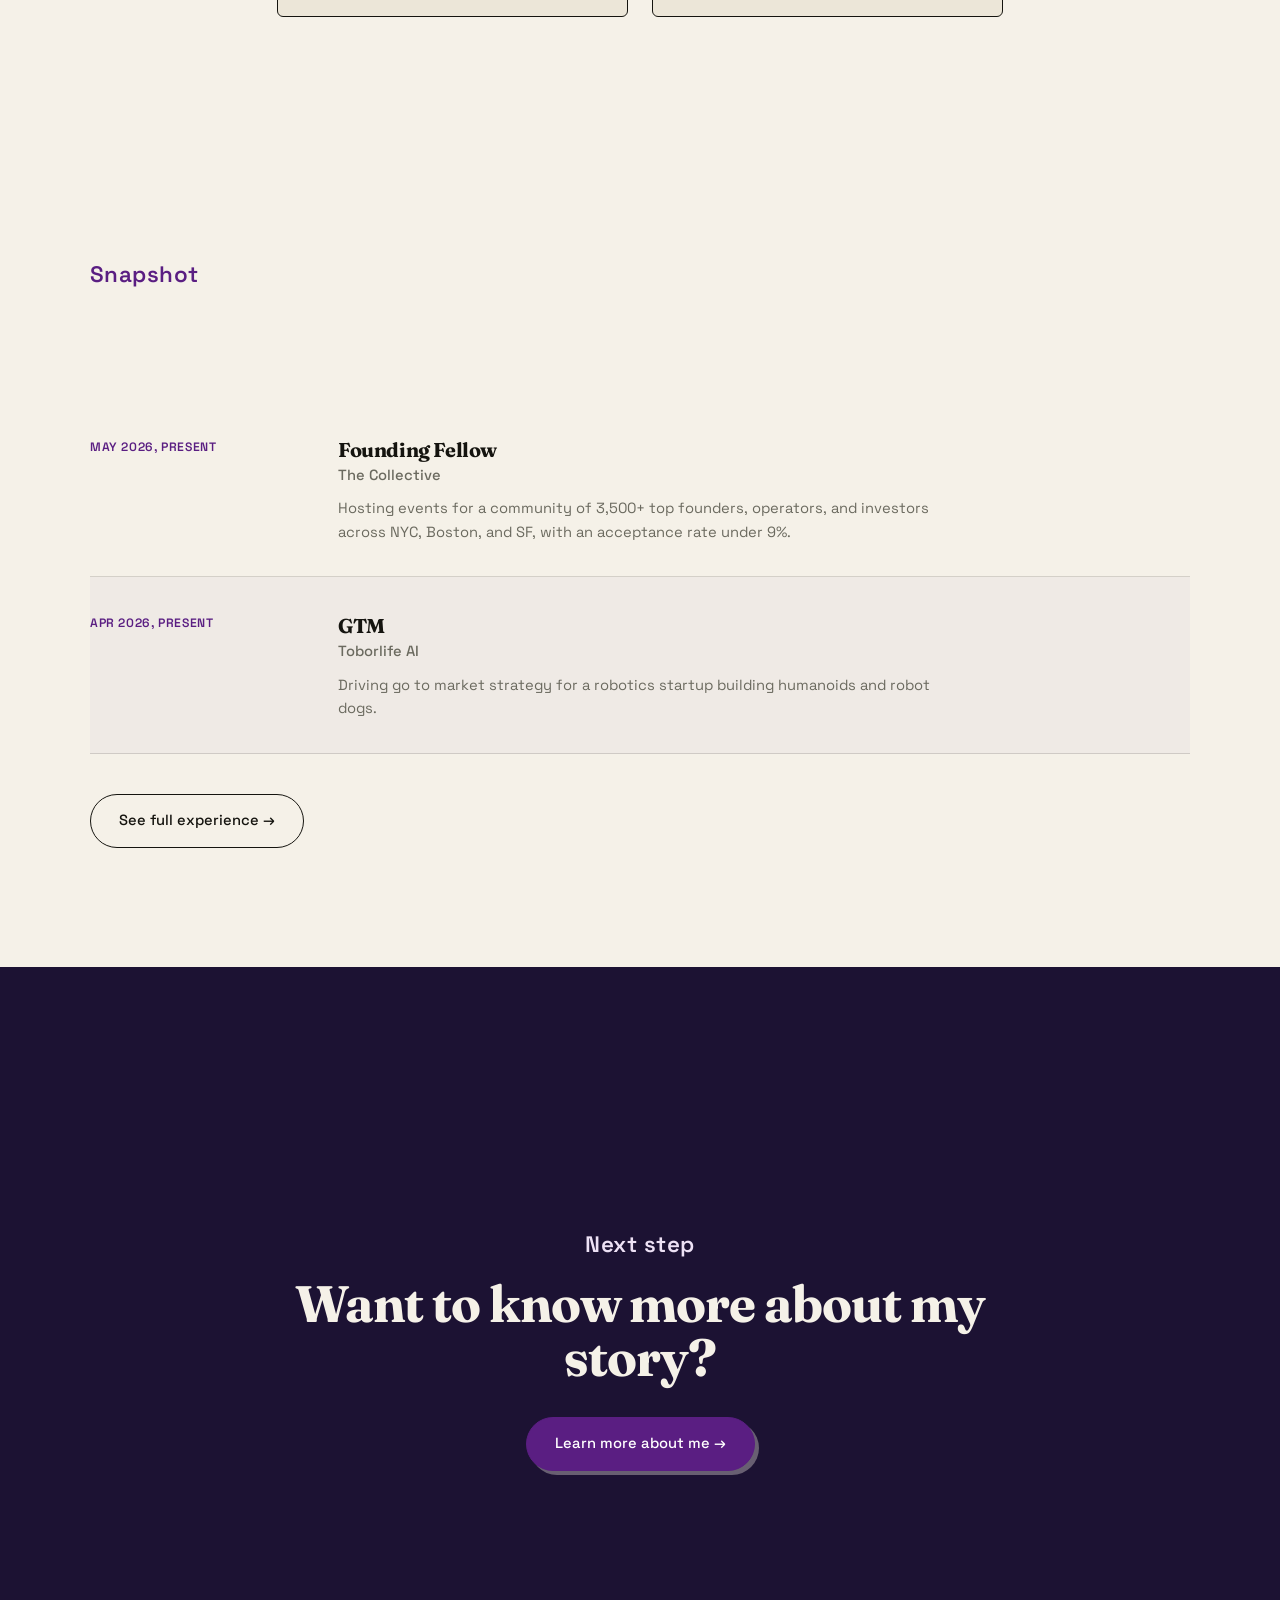
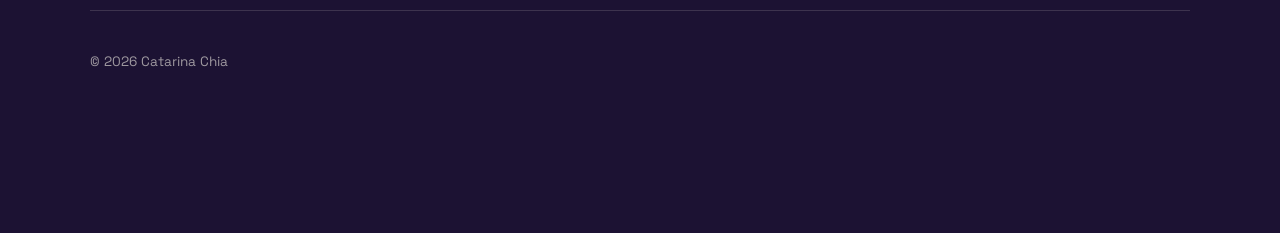
==== commit 1e6b7b6b: "Fix footer closing tag" ====
--- a/index.html
+++ b/index.html
@@ -207,7 +207,7 @@
     <div class="container">
       <footer class="on-dark">
         <span>&copy; 2026 Catarina Chia</span>
-        footer>
+      </footer>
     </div>
   </section>
 
